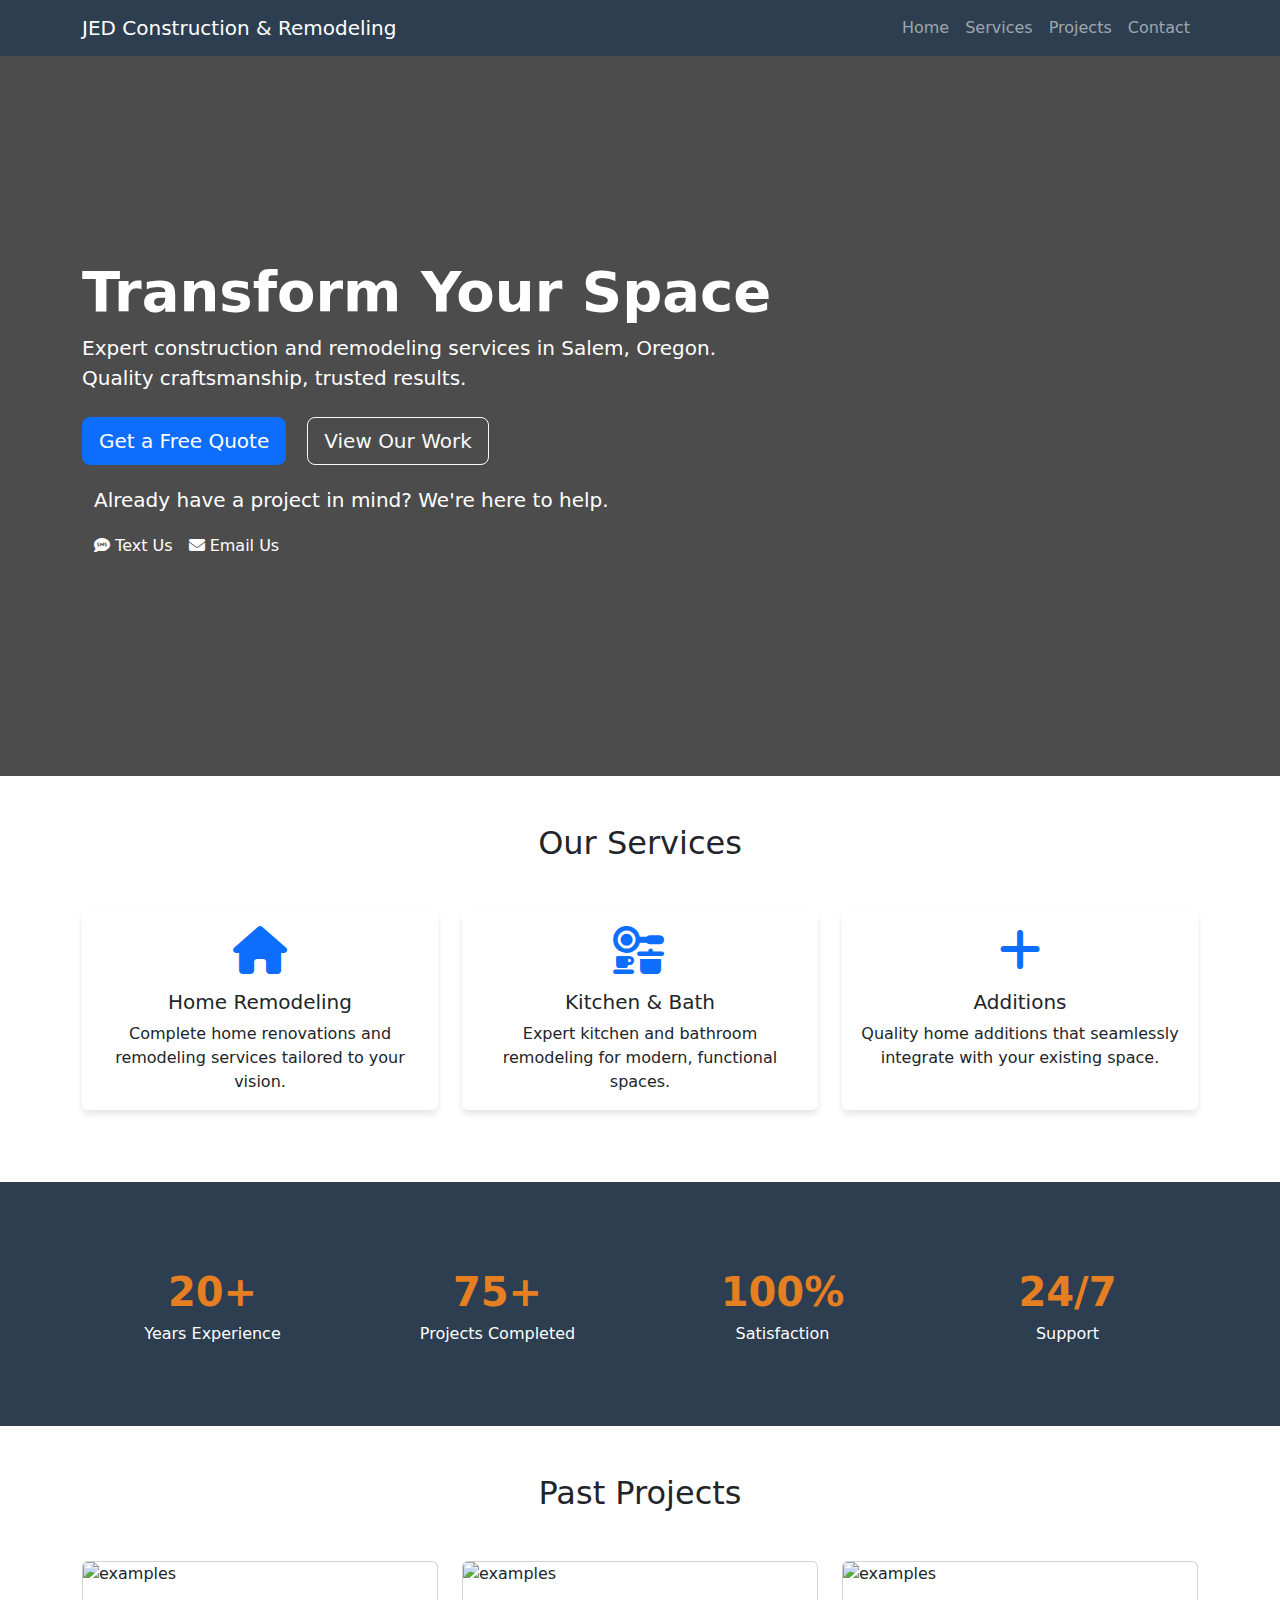
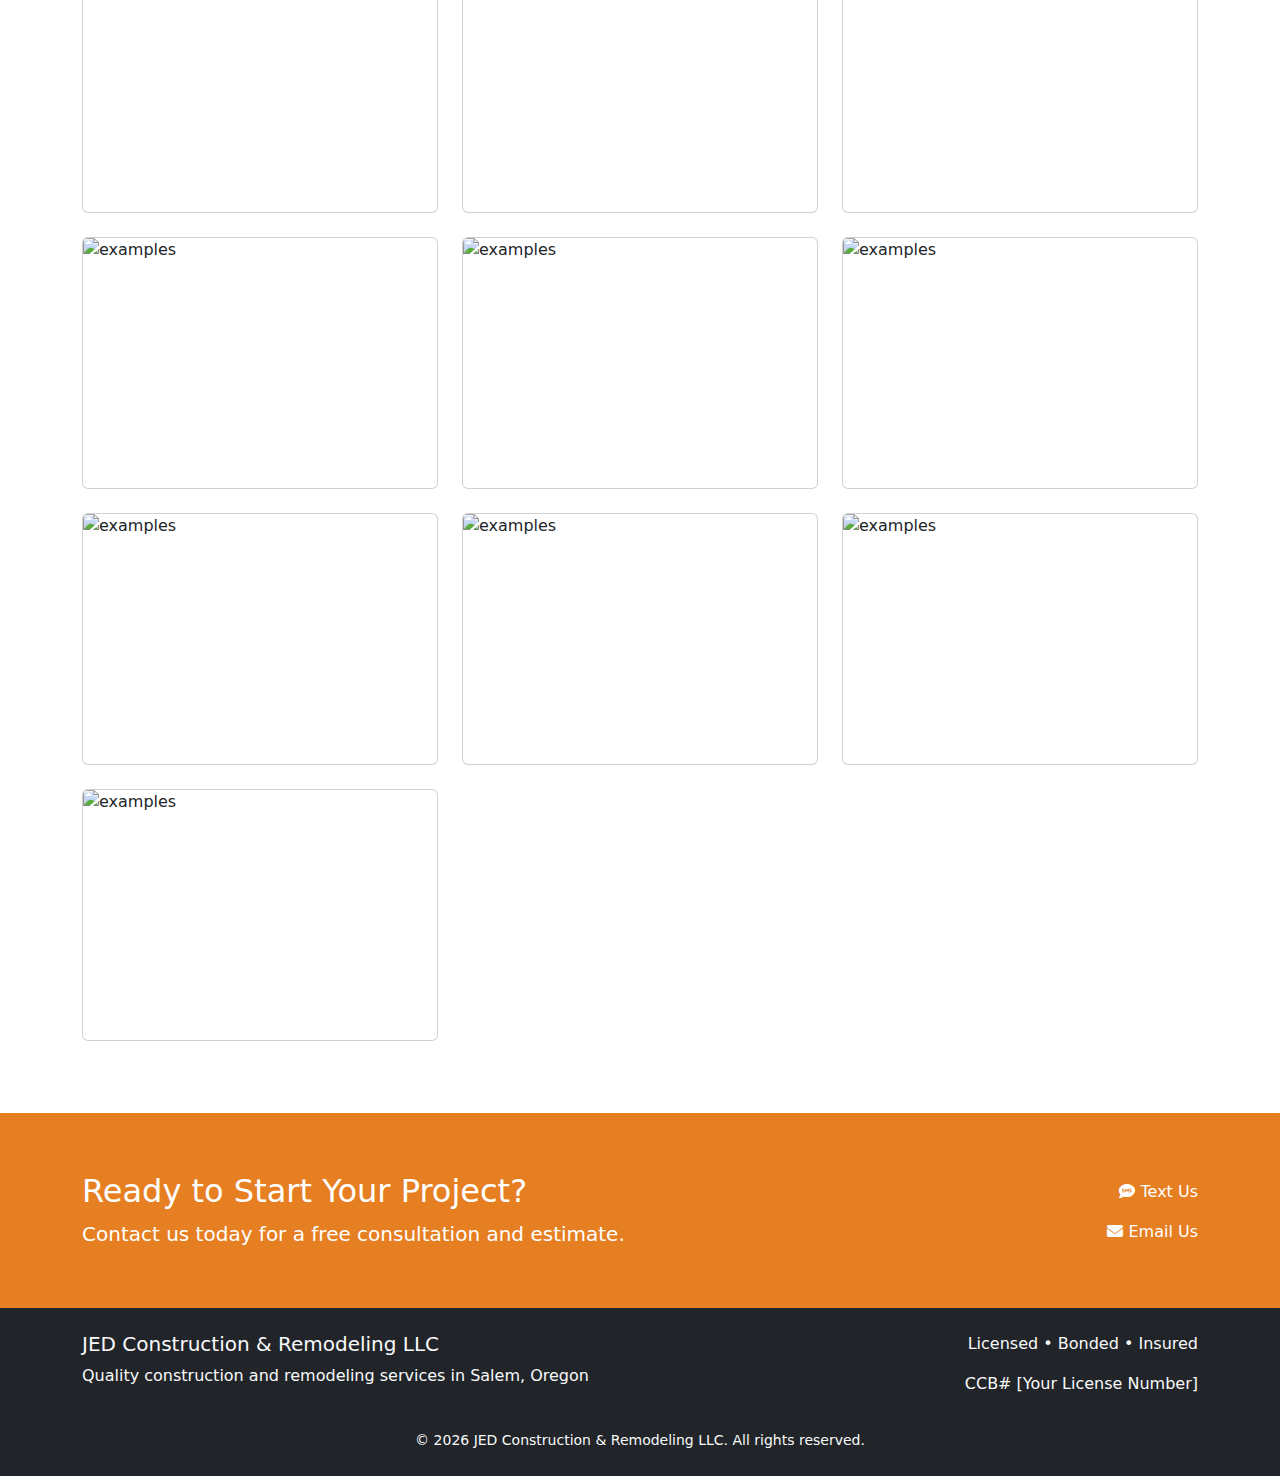
==== index.html @ c00f7170 "a4" ====
<!DOCTYPE html> <!DOCTYPE html>
<html lang="en">
    <head>
        <meta charset="UTF-8" />
        <meta name="viewport" content="width=device-width, initial-scale=1.0" />
        <title>Home - JED Construction & Remodeling LLC</title>
        <link href="https://cdn.jsdelivr.net/npm/bootstrap@5.3.2/dist/css/bootstrap.min.css" rel="stylesheet" />
        <link rel="stylesheet" href="https://cdnjs.cloudflare.com/ajax/libs/font-awesome/6.4.0/css/all.min.css" />
        <link rel="stylesheet" href="./style/style.css" />
        <link rel="favicon" type="image/x-icon" href="/favicon.ico" />
        <link rel="apple-touch-icon" sizes="180x180" href="/apple-touch-icon.png" />
        <link rel="icon" type="image/png" sizes="32x32" href="/favicon-32x32.png" />
        <link rel="icon" type="image/png" sizes="16x16" href="/favicon-16x16.png" />
        <link rel="manifest" href="/site.webmanifest" />
    </head>

    <body>
        <!-- Navigation -->
        <nav class="navbar navbar-expand-lg navbar-dark fixed-top">
            <div class="container">
                <a class="navbar-brand" href="/">JED Construction & Remodeling</a>
                <button class="navbar-toggler" type="button" data-bs-toggle="collapse" data-bs-target="#navbarNav" aria-controls="navbarNav" aria-expanded="false" aria-label="Toggle navigation">
                    <span class="navbar-toggler-icon"></span>
                </button>
                <div class="collapse navbar-collapse" id="navbarNav">
                    <ul class="navbar-nav ms-auto">
                        <li class="nav-item"><a class="nav-link" href="#home">Home</a></li>
                        <li class="nav-item"><a class="nav-link" href="#services">Services</a></li>
                        <li class="nav-item"><a class="nav-link" href="#projects">Projects</a></li>
                        <li class="nav-item"><a class="nav-link" href="#contact">Contact</a></li>
                    </ul>
                </div>
            </div>
        </nav>

        <!-- Hero Section -->
        <section class="hero-section" id="home">
            <div class="container">
                <div class="row">
                    <div class="col-lg-8">
                        <h1 class="display-4 fw-bold">Transform Your Space</h1>
                        <p class="lead">
                            Expert construction and remodeling services in Salem, Oregon.<br />
                            Quality craftsmanship, trusted results.
                        </p>
                        <div class="mt-4">
                            <a href="#contact" class="btn btn-primary btn-lg me-3">Get a Free Quote</a>
                            <a href="#projects" class="btn btn-outline-light btn-lg">View Our Work</a>
                        </div>
                        <div class="container">
                            <div class="row align-items-center more-padding">
                                <p class="lead mb-0">Already have a project in mind? We're here to help.</p>
                            </div>
                            <div class="col-lg-4 text-lg-start more-padding spaced">
                                <p class="spaced">
                                    <a href="sms:+15035084138" class="contact-link"> <i class="fa-solid fa-comment-sms"></i> Text Us </a>

                                    <a href="mailto:jennifer@jedconstruction.net" class="contact-link"> <i class="fas fa-envelope"></i> Email Us </a>
                                </p>
                            </div>
                        </div>
                    </div>
                </div>
            </div>
        </section>

        <!-- Services Section -->
        <section class="py-5" id="services">
            <div class="container">
                <h2 class="text-center mb-5">Our Services</h2>
                <div class="row">
                    <div class="col-md-4 mb-4">
                        <div class="card service-card h-100">
                            <div class="card-body text-center">
                                <i class="fas fa-home fa-3x mb-3 text-primary"></i>
                                <h5 class="card-title">Home Remodeling</h5>
                                <p class="card-text">Complete home renovations and remodeling services tailored to your vision.</p>
                            </div>
                        </div>
                    </div>

                    <div class="col-md-4 mb-4">
                        <div class="card service-card h-100">
                            <div class="card-body text-center">
                                <i class="fas fa-kitchen-set fa-3x mb-3 text-primary"></i>
                                <h5 class="card-title">Kitchen &amp; Bath</h5>
                                <p class="card-text">Expert kitchen and bathroom remodeling for modern, functional spaces.</p>
                            </div>
                        </div>
                    </div>

                    <div class="col-md-4 mb-4">
                        <div class="card service-card h-100">
                            <div class="card-body text-center">
                                <i class="fas fa-plus fa-3x mb-3 text-primary"></i>
                                <h5 class="card-title">Additions</h5>
                                <p class="card-text">Quality home additions that seamlessly integrate with your existing space.</p>
                            </div>
                        </div>
                    </div>
                </div>
            </div>
        </section>

        <!-- Stats Section -->
        <section class="stats-section">
            <div class="container">
                <div class="row">
                    <div class="col-md-3 stat-item">
                        <div class="stat-number">20+</div>
                        <div>Years Experience</div>
                    </div>

                    <div class="col-md-3 stat-item">
                        <div class="stat-number">75+</div>
                        <div>Projects Completed</div>
                    </div>

                    <div class="col-md-3 stat-item">
                        <div class="stat-number">100%</div>
                        <div>Satisfaction</div>
                    </div>

                    <div class="col-md-3 stat-item">
                        <div class="stat-number">24/7</div>
                        <div>Support</div>
                    </div>
                </div>
            </div>
        </section>

        <!-- Past Projects -->
        <section class="py-5" id="projects">
            <div class="container">
                <h2 class="text-center mb-5">Past Projects</h2>
                <div class="row">
                    <div class="col-md-4 mb-4">
                        <div class="card">
                            <img src="https://i.imgur.com/Gkphr6P.jpeg" class="card-img-top project-img" alt="examples" />
                        </div>
                    </div>

                    <div class="col-md-4 mb-4">
                        <div class="card">
                            <img src="https://i.imgur.com/TN3mqMX.jpeg" class="card-img-top project-img" alt="examples" />
                        </div>
                    </div>

                    <div class="col-md-4 mb-4">
                        <div class="card">
                            <img src="https://i.imgur.com/KscERrI.jpeg" class="card-img-top project-img" alt="examples" />
                        </div>
                    </div>

                    <div class="col-md-4 mb-4">
                        <div class="card">
                            <img src="https://i.imgur.com/MwDNKOC.jpeg" class="card-img-top project-img" alt="examples" />
                        </div>
                    </div>

                    <div class="col-md-4 mb-4">
                        <div class="card">
                            <img src="https://i.imgur.com/RvLOLVk.jpeg" class="card-img-top project-img" alt="examples" />
                        </div>
                    </div>

                    <div class="col-md-4 mb-4">
                        <div class="card">
                            <img src="https://i.imgur.com/nyVcr2r.jpeg" class="card-img-top project-img" alt="examples" />
                        </div>
                    </div>

                    <div class="col-md-4 mb-4">
                        <div class="card">
                            <img src="https://i.imgur.com/iinxgl5.jpeg" class="card-img-top project-img" alt="examples" />
                        </div>
                    </div>

                    <div class="col-md-4 mb-4">
                        <div class="card">
                            <img src="https://i.imgur.com/4x8nEzb.jpeg" class="card-img-top project-img" alt="examples" />
                        </div>
                    </div>

                    <div class="col-md-4 mb-4">
                        <div class="card">
                            <img src="https://i.imgur.com/BZXJ2SM.jpeg" class="card-img-top project-img" alt="examples" />
                        </div>
                    </div>

                    <div class="col-md-4 mb-4">
                        <div class="card">
                            <img src="https://i.imgur.com/Y89zFQN.jpeg" class="card-img-top project-img" alt="examples" />
                        </div>
                    </div>
                </div>
            </div>
        </section>

        <!-- Contact Section -->
        <section class="cta-section py-5" id="contact">
            <div class="container">
                <div class="row align-items-center">
                    <div class="col-lg-8">
                        <h2>Ready to Start Your Project?</h2>
                        <p class="lead mb-0">Contact us today for a free consultation and estimate.</p>
                    </div>
                    <div class="col-lg-4 text-lg-end more-padding">
                        <p>
                            <a href="sms:+15035084138" class="contact-link"> <i class="fa-solid fa-comment-sms"></i> Text Us </a>
                        </p>
                        <p>
                            <a href="mailto:jennifer@jedconstruction.net" class="contact-link"> <i class="fas fa-envelope"></i> Email Us </a>
                        </p>
                    </div>
                </div>
            </div>
        </section>

        <!-- Footer -->
        <footer class="bg-dark text-light py-4">
            <div class="container">
                <div class="row">
                    <div class="col-md-6">
                        <h5>JED Construction & Remodeling LLC</h5>
                        <p>Quality construction and remodeling services in Salem, Oregon</p>
                    </div>
                    <div class="col-md-6 text-md-end">
                        <p>Licensed • Bonded • Insured</p>
                        <p>CCB# [Your License Number]</p>
                    </div>
                </div>
                <div class="row mt-3">
                    <div class="col-12 text-center">
                        <small>
                            &copy;
                            <script>
                                document.write(new Date().getFullYear());
                            </script>
                            JED Construction & Remodeling LLC. All rights reserved.
                        </small>
                    </div>
                </div>
            </div>
        </footer>

        <script src="https://cdn.jsdelivr.net/npm/bootstrap@5.3.2/dist/js/bootstrap.bundle.min.js"></script>
    </body>
</html>
---- style/style.css ----
/* static/css/style.css */

:root {
    --primary-color: #2c3e50;
    --accent-color: #e67e22;
}

.hero-section {
    background: linear-gradient(rgba(0, 0, 0, 0.7), rgba(0, 0, 0, 0.7)), url('https://i.imgur.com/RvLOLVk.jpeg') center/cover;
    height: 80vh;
    display: flex;
    align-items: center;
    color: white;
    margin-top: 56px;
    /* Account for fixed navbar */
}

.navbar {
    background-color: var(--primary-color) !important;
}

.service-card {
    border: none;
    transition: transform 0.3s ease;
    box-shadow: 0 4px 6px rgba(0, 0, 0, 0.1);
}

.service-card:hover {
    transform: translateY(-10px);
}

.cta-section {
    background-color: var(--accent-color);
    color: white;
}

.contact-link {
    color: white;
    text-decoration: none;
    transition: color 0.3s ease;
}

.contact-link:hover {
    color: #f1c40f;
}

.project-img {
    height: 250px;
    object-fit: cover;
}

.testimonial-card {
    background: #f8f9fa;
    border-radius: 10px;
    padding: 20px;
    margin: 10px;
}

.stats-section {
    background-color: var(--primary-color);
    color: white;
    padding: 60px 0;
}

.stat-item {
    text-align: center;
    padding: 20px;
}

.stat-number {
    font-size: 2.5rem;
    font-weight: bold;
    color: var(--accent-color);
}

.more-padding {
    padding-top: 1.2rem;
}

.spaced {
    gap: 1rem;
    display: flex;
    align-items: center;
}
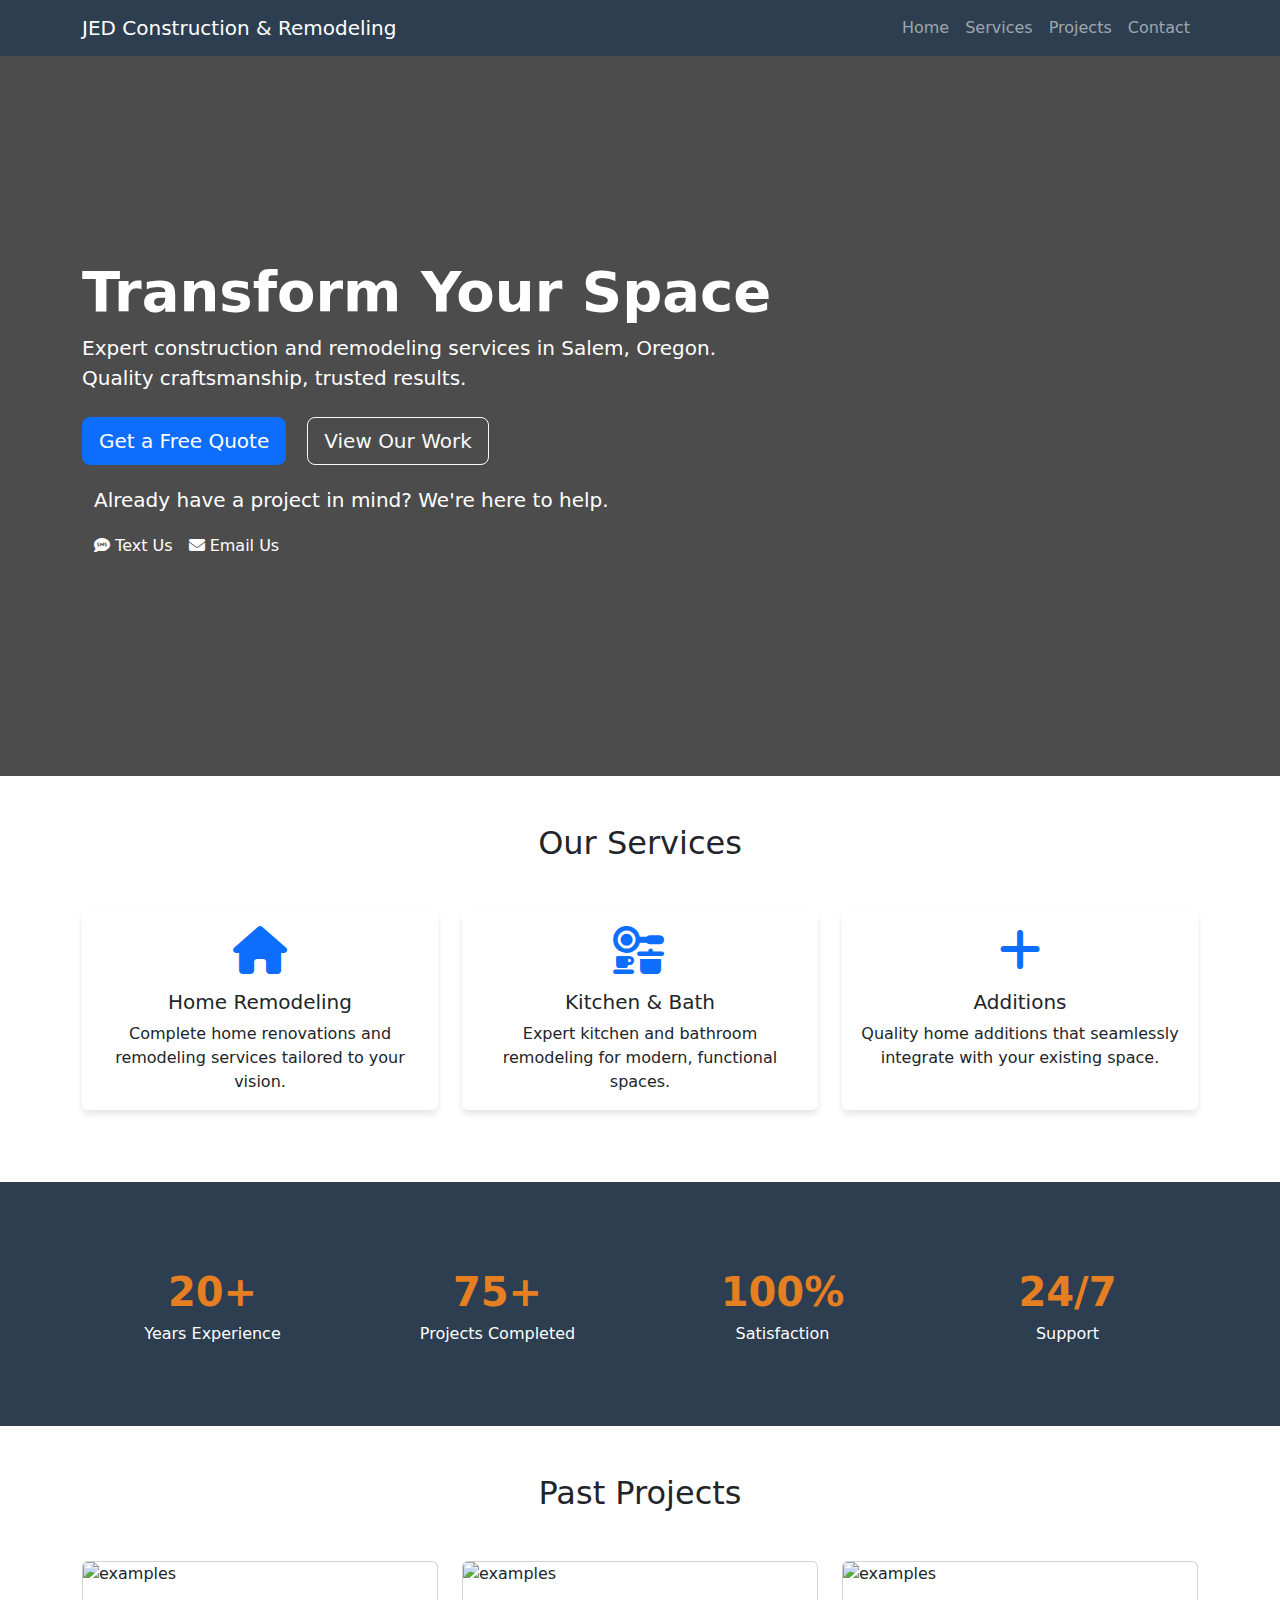
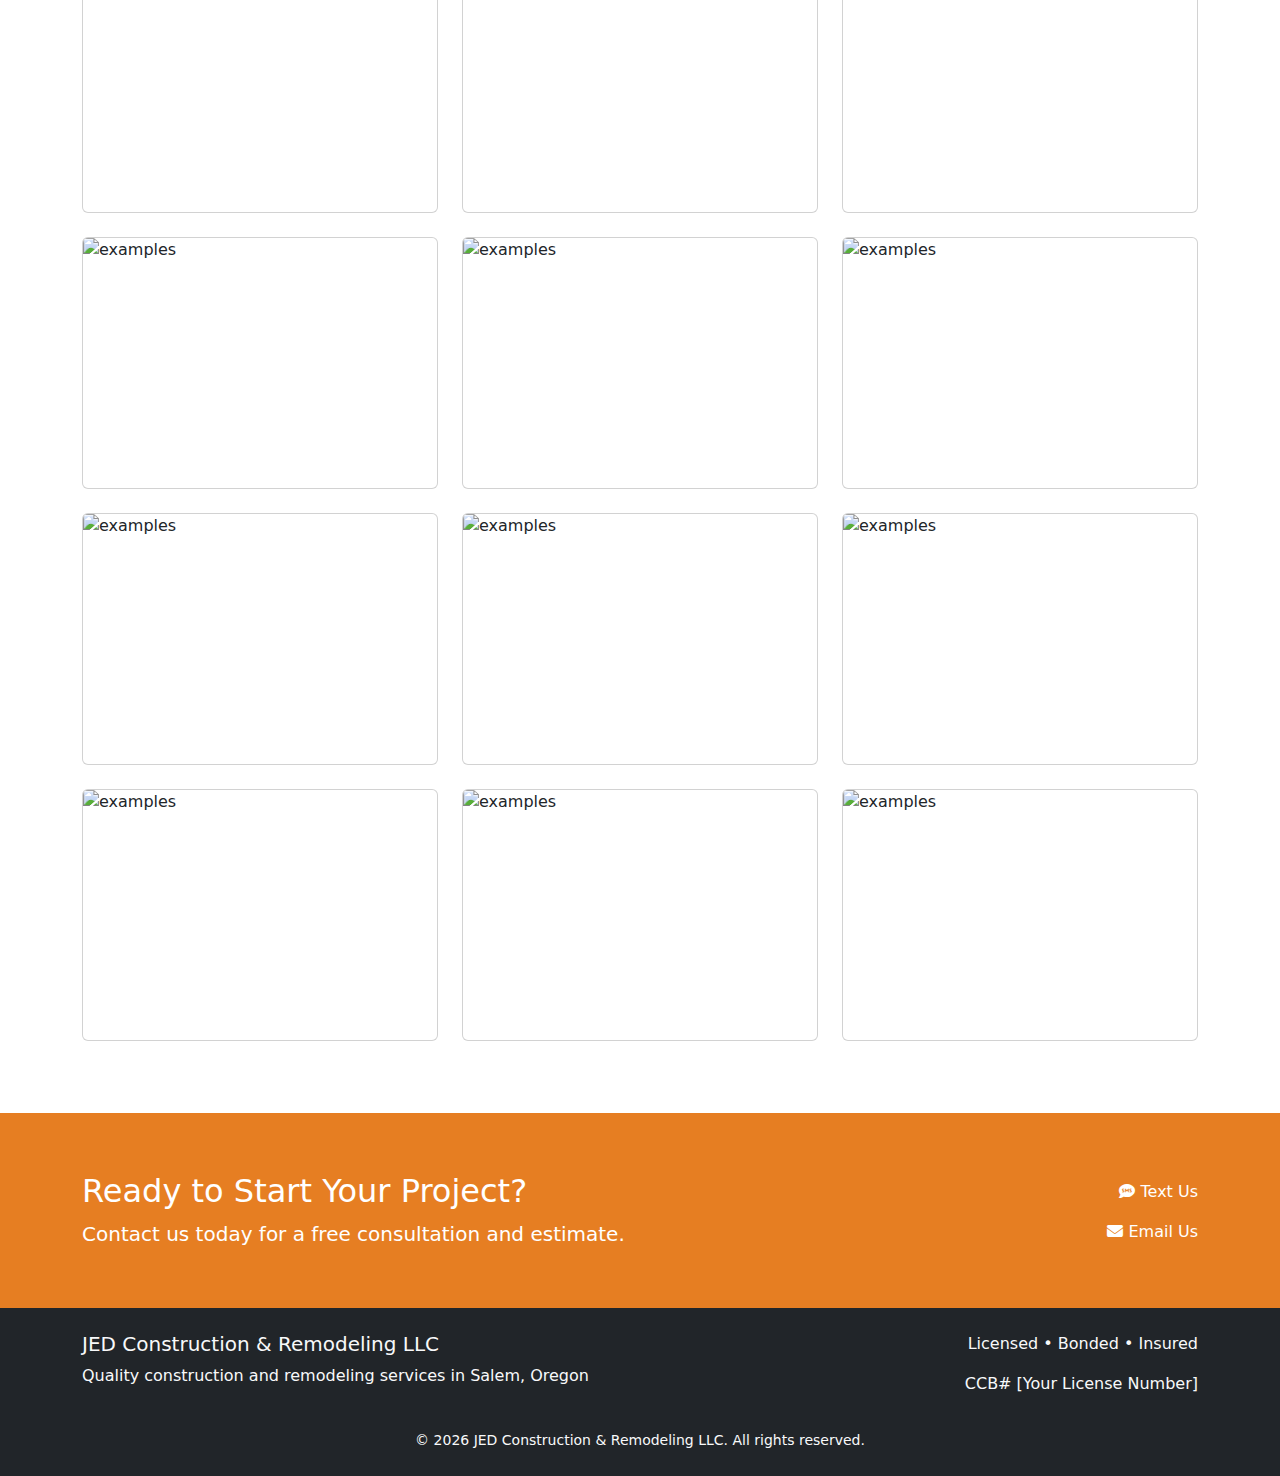
==== commit 85836b5b: "a5" ====
--- a/index.html
+++ b/index.html
@@ -136,61 +136,73 @@
                 <div class="row">
                     <div class="col-md-4 mb-4">
                         <div class="card">
-                            <img src="https://i.imgur.com/Gkphr6P.jpeg" class="card-img-top project-img" alt="examples" />
-                        </div>
-                    </div>
-
-                    <div class="col-md-4 mb-4">
-                        <div class="card">
-                            <img src="https://i.imgur.com/TN3mqMX.jpeg" class="card-img-top project-img" alt="examples" />
-                        </div>
-                    </div>
-
-                    <div class="col-md-4 mb-4">
-                        <div class="card">
-                            <img src="https://i.imgur.com/KscERrI.jpeg" class="card-img-top project-img" alt="examples" />
-                        </div>
-                    </div>
-
-                    <div class="col-md-4 mb-4">
-                        <div class="card">
-                            <img src="https://i.imgur.com/MwDNKOC.jpeg" class="card-img-top project-img" alt="examples" />
-                        </div>
-                    </div>
-
-                    <div class="col-md-4 mb-4">
-                        <div class="card">
-                            <img src="https://i.imgur.com/RvLOLVk.jpeg" class="card-img-top project-img" alt="examples" />
-                        </div>
-                    </div>
-
-                    <div class="col-md-4 mb-4">
-                        <div class="card">
-                            <img src="https://i.imgur.com/nyVcr2r.jpeg" class="card-img-top project-img" alt="examples" />
-                        </div>
-                    </div>
-
-                    <div class="col-md-4 mb-4">
-                        <div class="card">
-                            <img src="https://i.imgur.com/iinxgl5.jpeg" class="card-img-top project-img" alt="examples" />
-                        </div>
-                    </div>
-
-                    <div class="col-md-4 mb-4">
-                        <div class="card">
-                            <img src="https://i.imgur.com/4x8nEzb.jpeg" class="card-img-top project-img" alt="examples" />
-                        </div>
-                    </div>
-
-                    <div class="col-md-4 mb-4">
-                        <div class="card">
-                            <img src="https://i.imgur.com/BZXJ2SM.jpeg" class="card-img-top project-img" alt="examples" />
-                        </div>
-                    </div>
-
-                    <div class="col-md-4 mb-4">
-                        <div class="card">
-                            <img src="https://i.imgur.com/Y89zFQN.jpeg" class="card-img-top project-img" alt="examples" />
+                            <img src="https://raw.githubusercontent.com/SteakTheStake/jedconstruction/refs/heads/main/img/13.jpg" class="card-img-top project-img" alt="examples" />
+                        </div>
+                    </div>
+
+                    <div class="col-md-4 mb-4">
+                        <div class="card">
+                            <img src="https://raw.githubusercontent.com/SteakTheStake/jedconstruction/refs/heads/main/img/12.jpg" class="card-img-top project-img" alt="examples" />
+                        </div>
+                    </div>
+
+                    <div class="col-md-4 mb-4">
+                        <div class="card">
+                            <img src="https://raw.githubusercontent.com/SteakTheStake/jedconstruction/refs/heads/main/img/2.jpg" class="card-img-top project-img" alt="examples" />
+                        </div>
+                    </div>
+
+                    <div class="col-md-4 mb-4">
+                        <div class="card">
+                            <img src="https://raw.githubusercontent.com/SteakTheStake/jedconstruction/refs/heads/main/img/3.jpg" class="card-img-top project-img" alt="examples" />
+                        </div>
+                    </div>
+
+                    <div class="col-md-4 mb-4">
+                        <div class="card">
+                            <img src="https://raw.githubusercontent.com/SteakTheStake/jedconstruction/refs/heads/main/img/4.jpg" class="card-img-top project-img" alt="examples" />
+                        </div>
+                    </div>
+
+                    <div class="col-md-4 mb-4">
+                        <div class="card">
+                            <img src="https://raw.githubusercontent.com/SteakTheStake/jedconstruction/refs/heads/main/img/5.jpg" class="card-img-top project-img" alt="examples" />
+                        </div>
+                    </div>
+
+                    <div class="col-md-4 mb-4">
+                        <div class="card">
+                            <img src="https://raw.githubusercontent.com/SteakTheStake/jedconstruction/refs/heads/main/img/6.jpg" class="card-img-top project-img" alt="examples" />
+                        </div>
+                    </div>
+
+                    <div class="col-md-4 mb-4">
+                        <div class="card">
+                            <img src="https://raw.githubusercontent.com/SteakTheStake/jedconstruction/refs/heads/main/img/7.jpg" class="card-img-top project-img" alt="examples" />
+                        </div>
+                    </div>
+
+                    <div class="col-md-4 mb-4">
+                        <div class="card">
+                            <img src="https://raw.githubusercontent.com/SteakTheStake/jedconstruction/refs/heads/main/img/8.jpg" class="card-img-top project-img" alt="examples" />
+                        </div>
+                    </div>
+
+                    <div class="col-md-4 mb-4">
+                        <div class="card">
+                            <img src="https://raw.githubusercontent.com/SteakTheStake/jedconstruction/refs/heads/main/img/9.jpg" class="card-img-top project-img" alt="examples" />
+                        </div>
+                    </div>
+
+                    <div class="col-md-4 mb-4">
+                        <div class="card">
+                            <img src="https://raw.githubusercontent.com/SteakTheStake/jedconstruction/refs/heads/main/img/10.jpg" class="card-img-top project-img" alt="examples" />
+                        </div>
+                    </div>
+
+                    <div class="col-md-4 mb-4">
+                        <div class="card">
+                            <img src="https://raw.githubusercontent.com/SteakTheStake/jedconstruction/refs/heads/main/img/11.jpg" class="card-img-top project-img" alt="examples" />
                         </div>
                     </div>
                 </div>
--- a/style/style.css
+++ b/style/style.css
@@ -6,7 +6,7 @@
 }
 
 .hero-section {
-    background: linear-gradient(rgba(0, 0, 0, 0.7), rgba(0, 0, 0, 0.7)), url('https://i.imgur.com/RvLOLVk.jpeg') center/cover;
+    background: linear-gradient(rgba(0, 0, 0, 0.7), rgba(0, 0, 0, 0.7)), url('https://raw.githubusercontent.com/SteakTheStake/jedconstruction/refs/heads/main/img/2.jpg') center/cover;
     height: 80vh;
     display: flex;
     align-items: center;
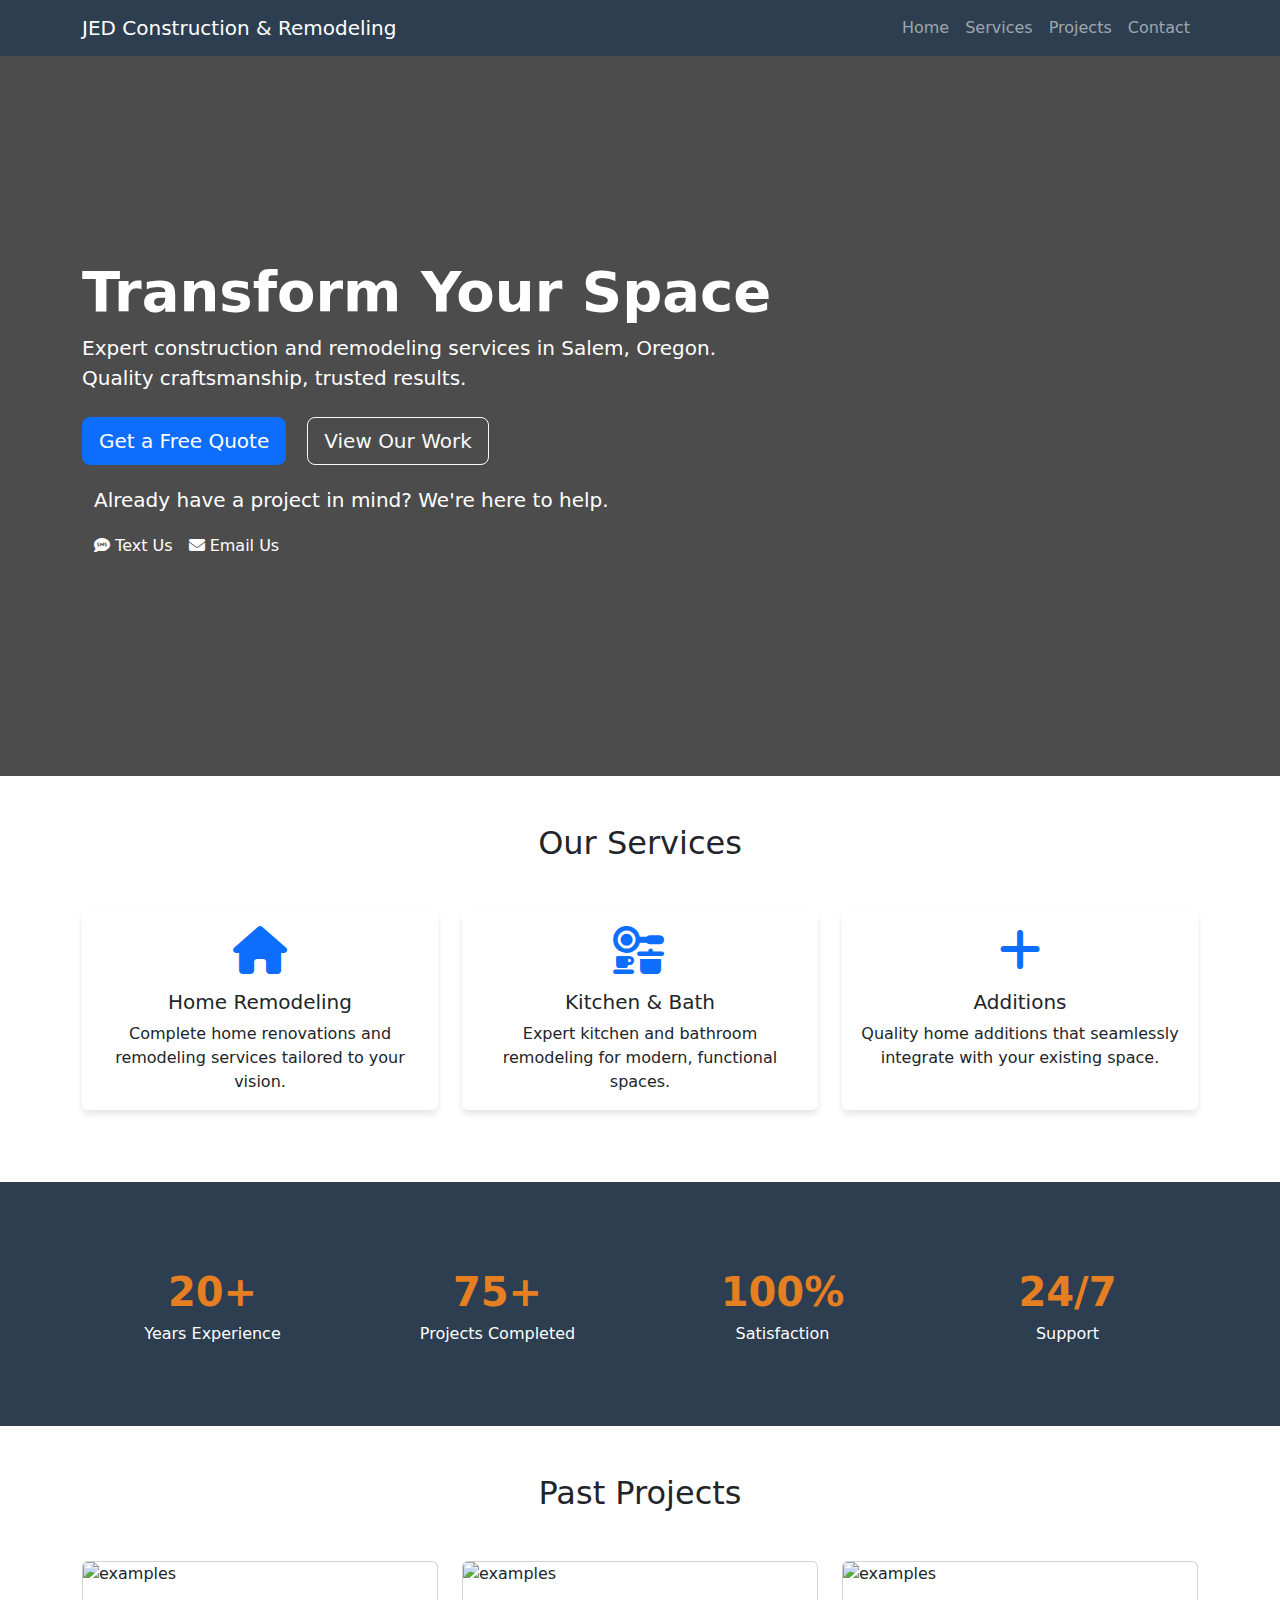
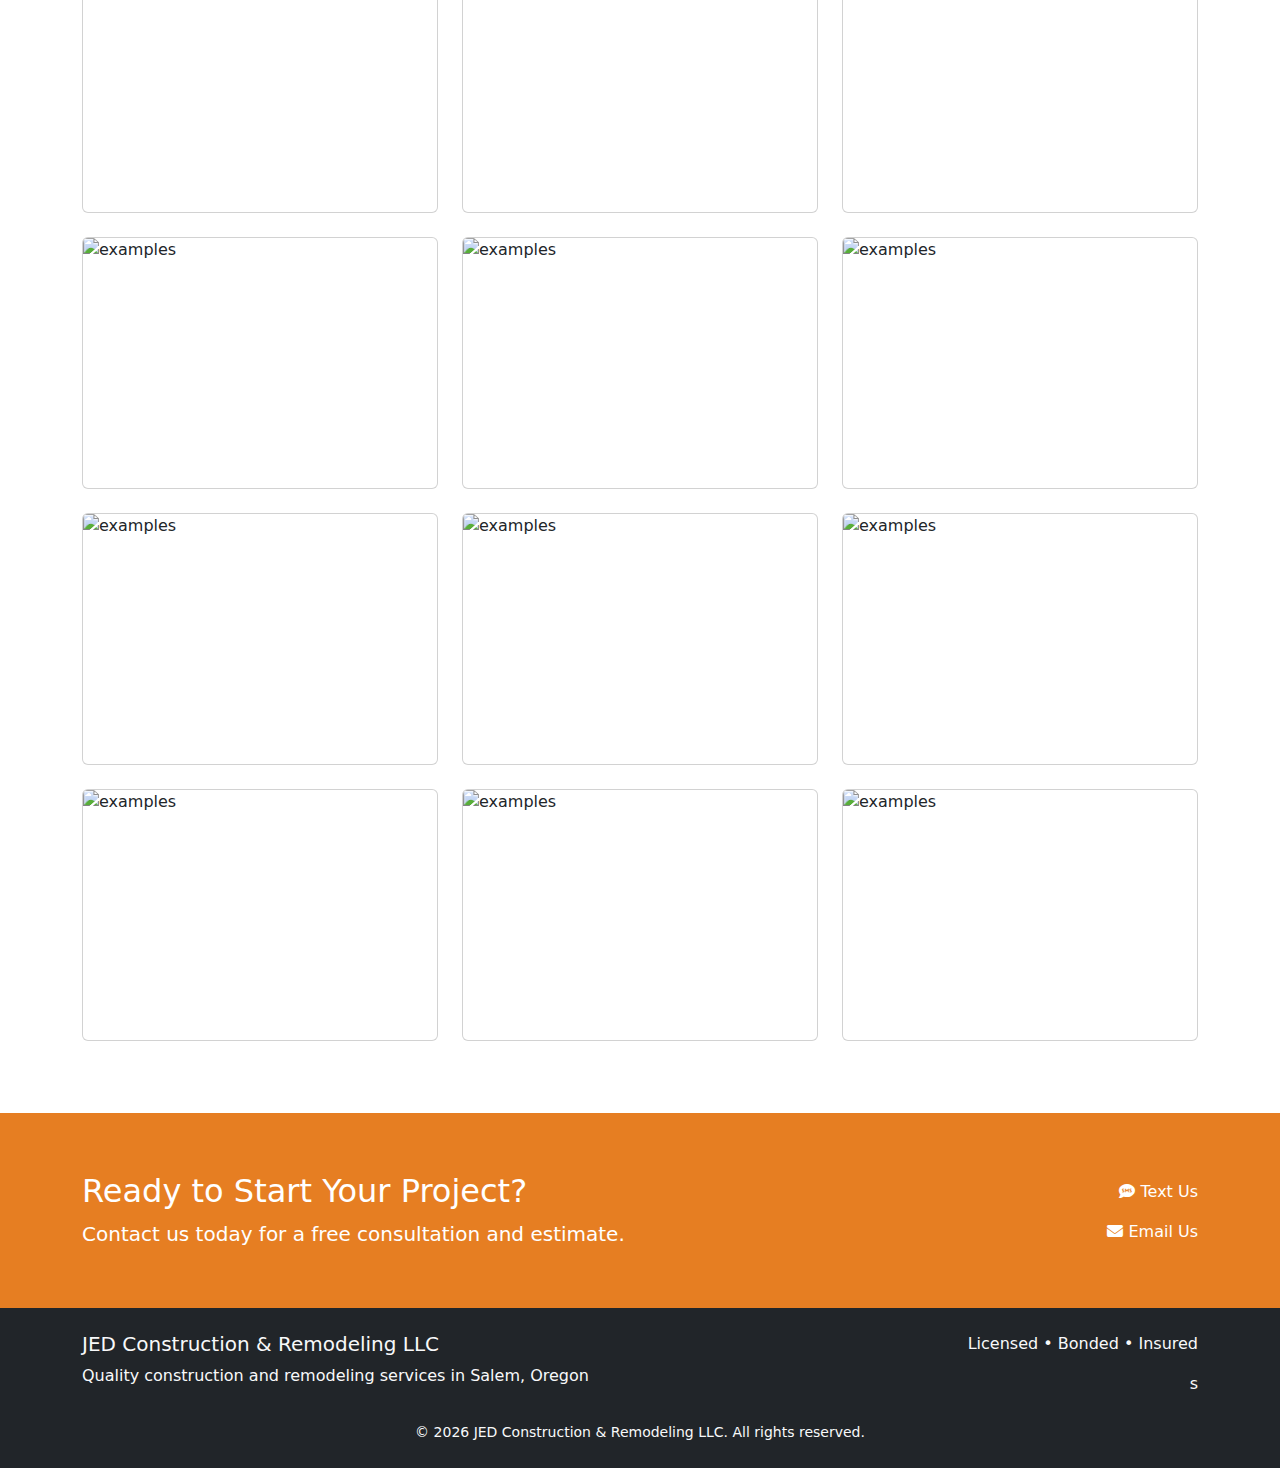
==== commit b49074c5: "Update index.html" ====
--- a/index.html
+++ b/index.html
@@ -238,8 +238,7 @@
                         <p>Quality construction and remodeling services in Salem, Oregon</p>
                     </div>
                     <div class="col-md-6 text-md-end">
-                        <p>Licensed • Bonded • Insured</p>
-                        <p>CCB# [Your License Number]</p>
+                        <p>Licensed • Bonded • Insured</p>s
                     </div>
                 </div>
                 <div class="row mt-3">
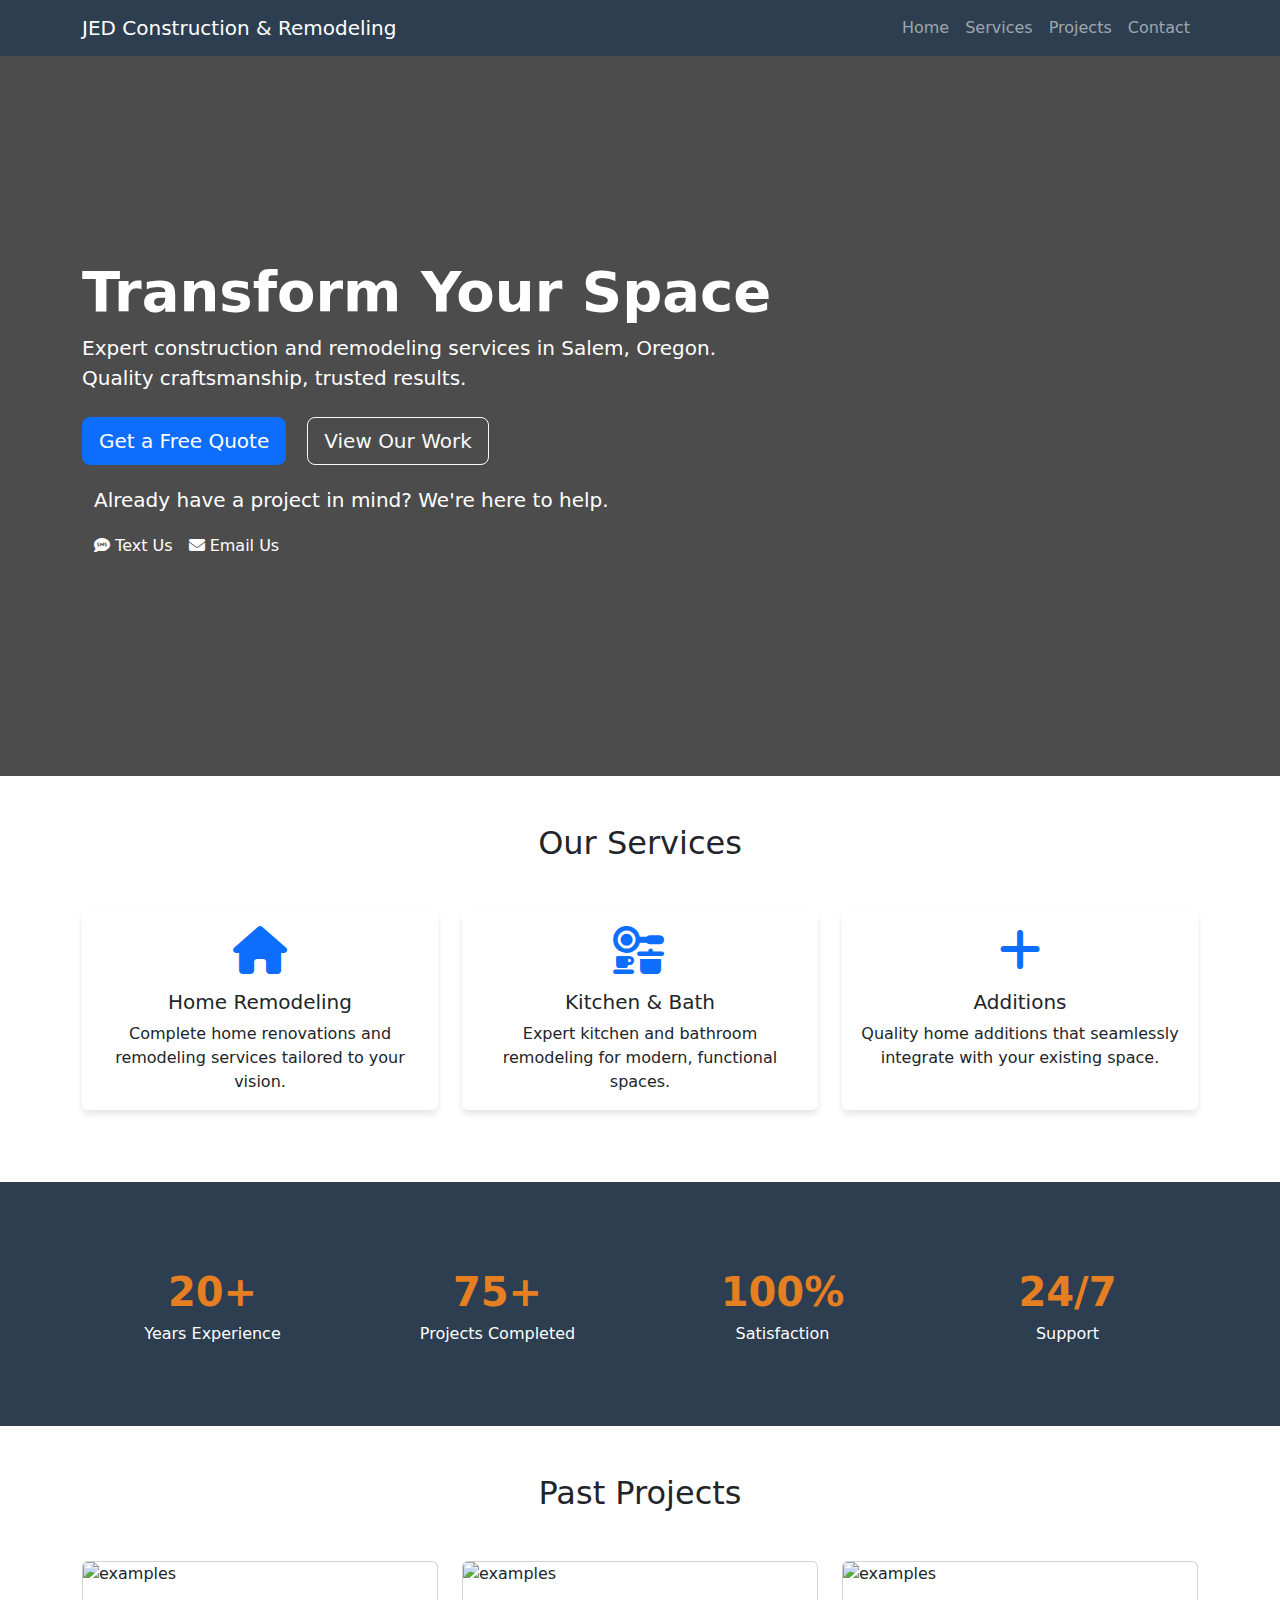
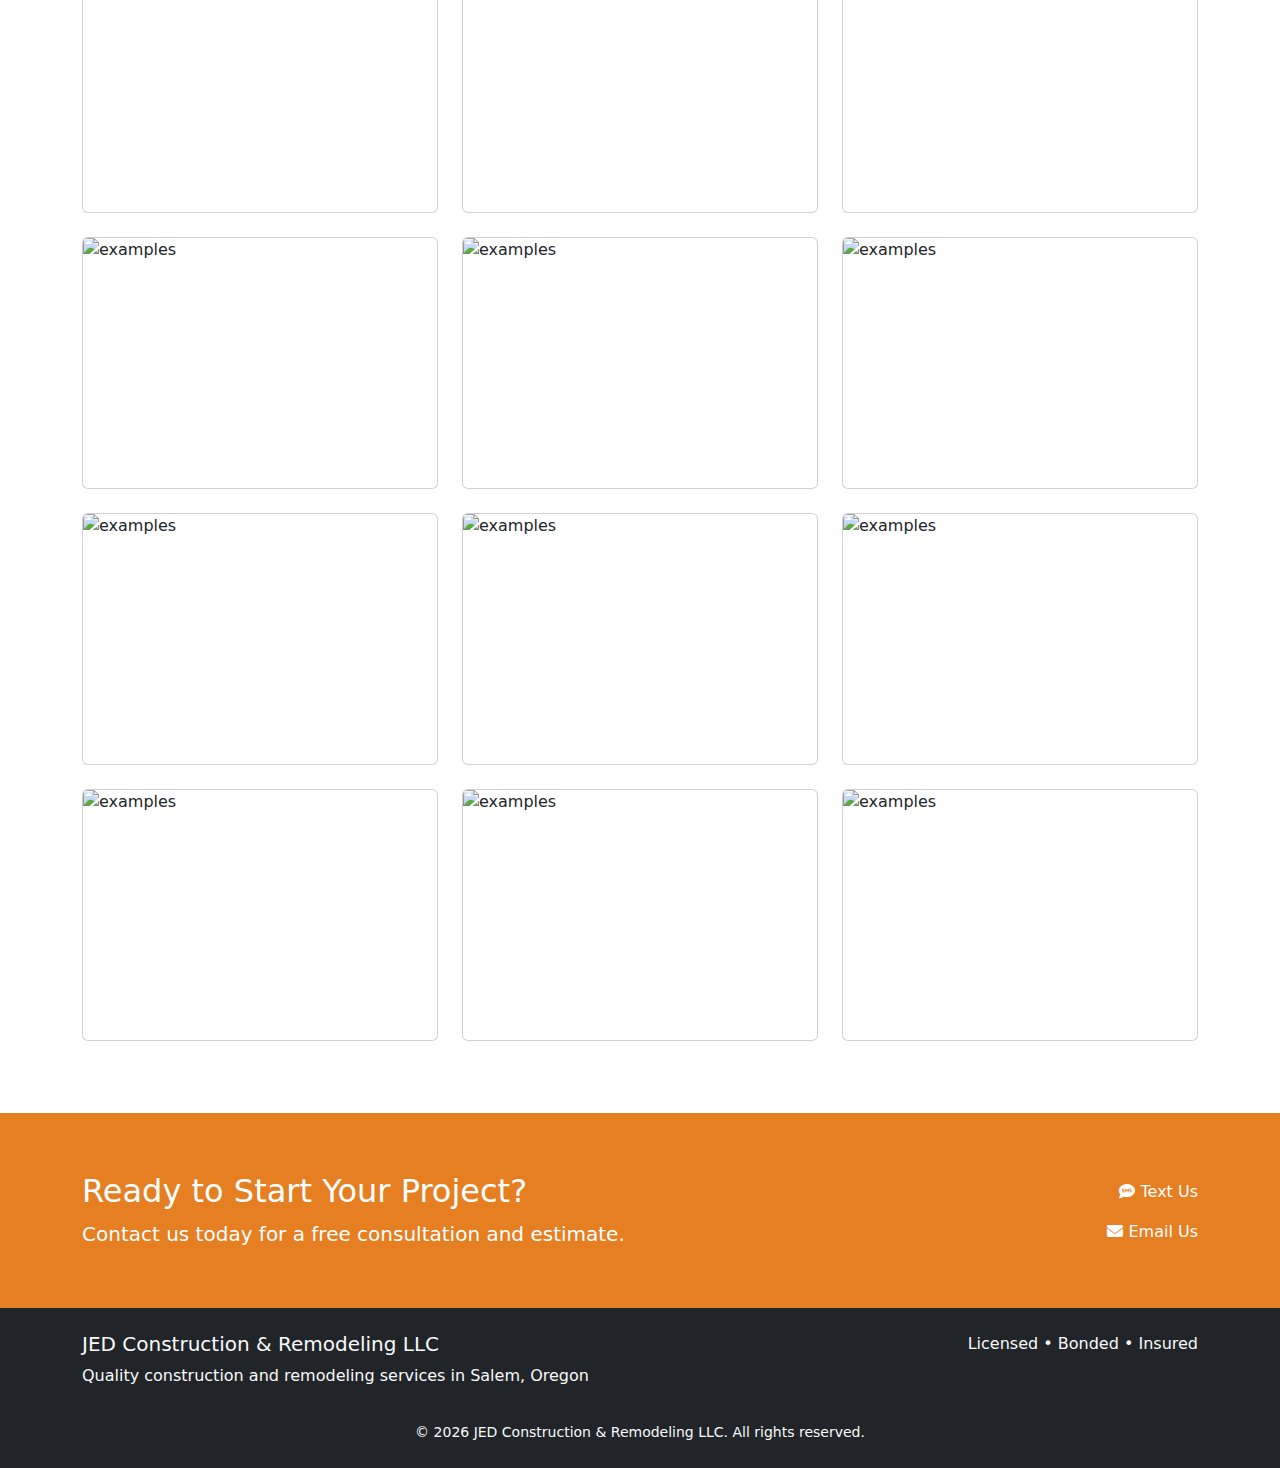
==== commit a2a2107f: "Update index.html" ====
--- a/index.html
+++ b/index.html
@@ -238,7 +238,7 @@
                         <p>Quality construction and remodeling services in Salem, Oregon</p>
                     </div>
                     <div class="col-md-6 text-md-end">
-                        <p>Licensed • Bonded • Insured</p>s
+                        <p>Licensed • Bonded • Insured</p>
                     </div>
                 </div>
                 <div class="row mt-3">
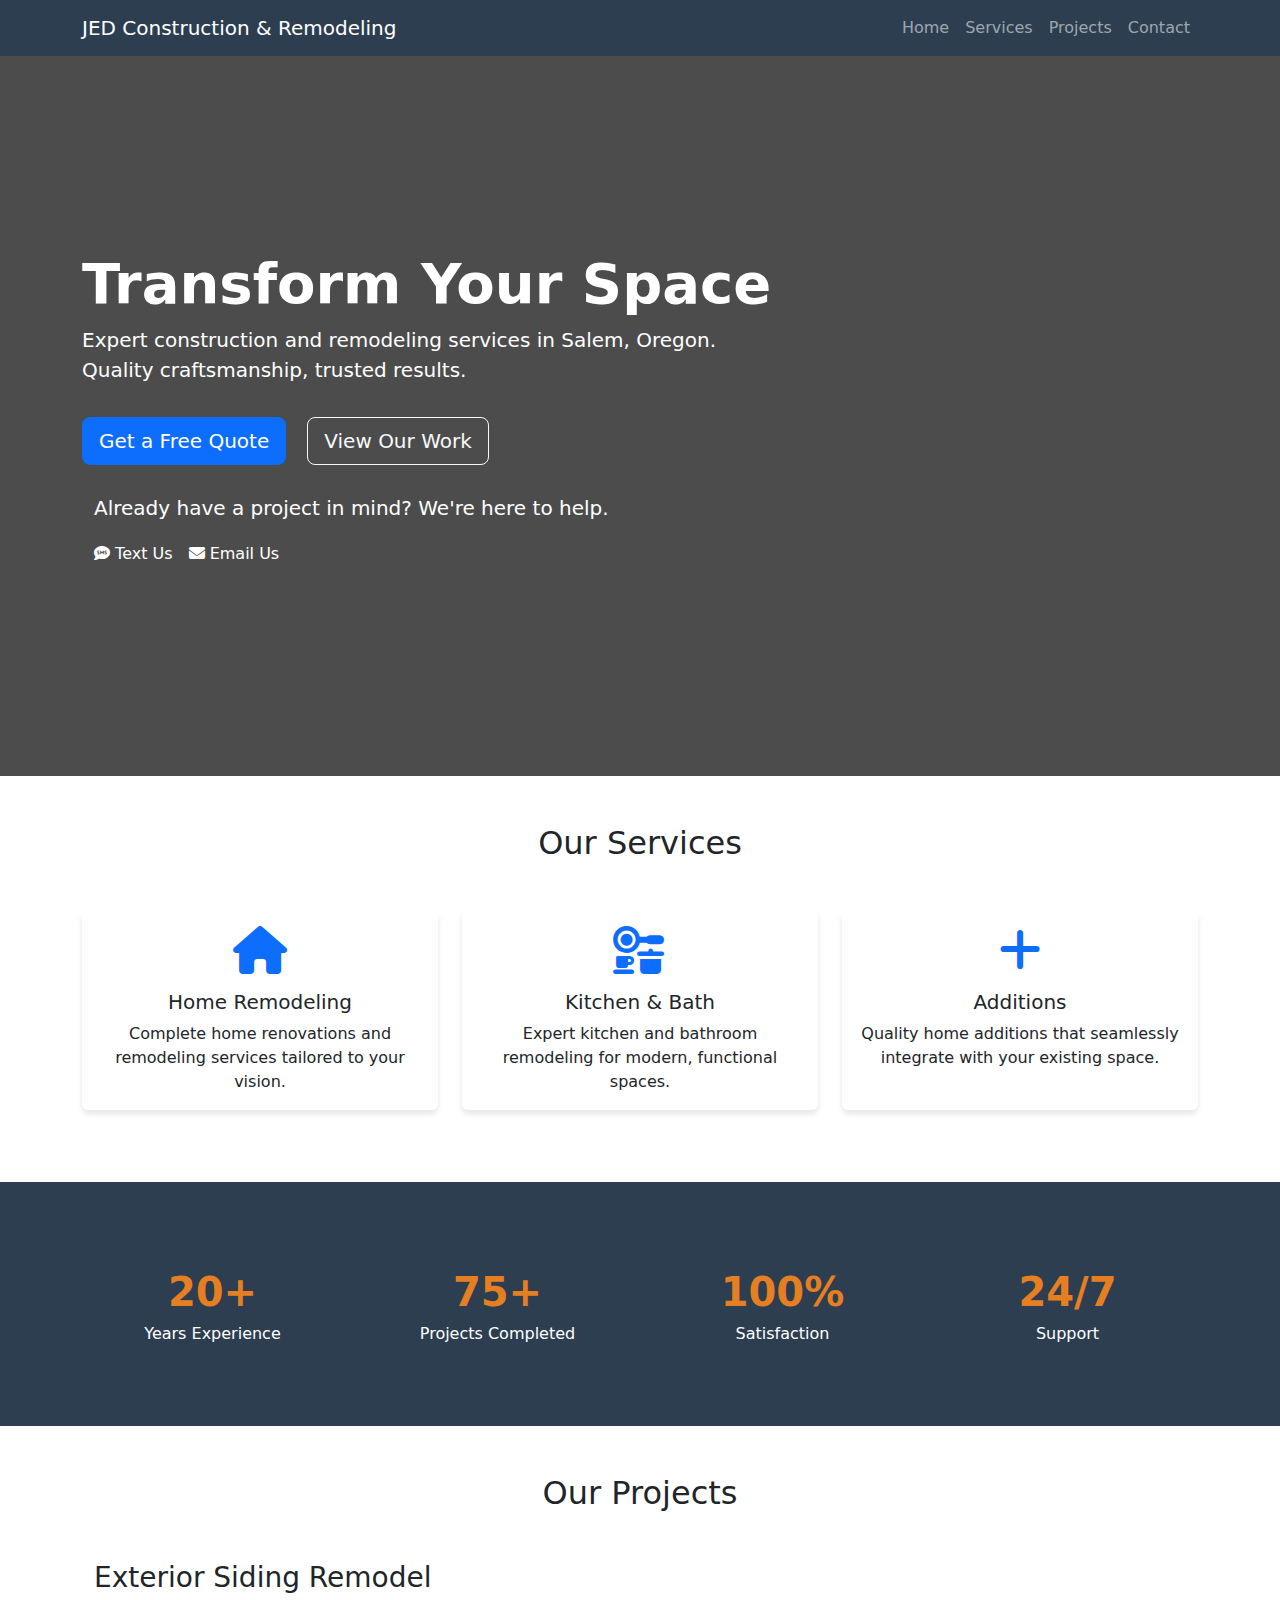
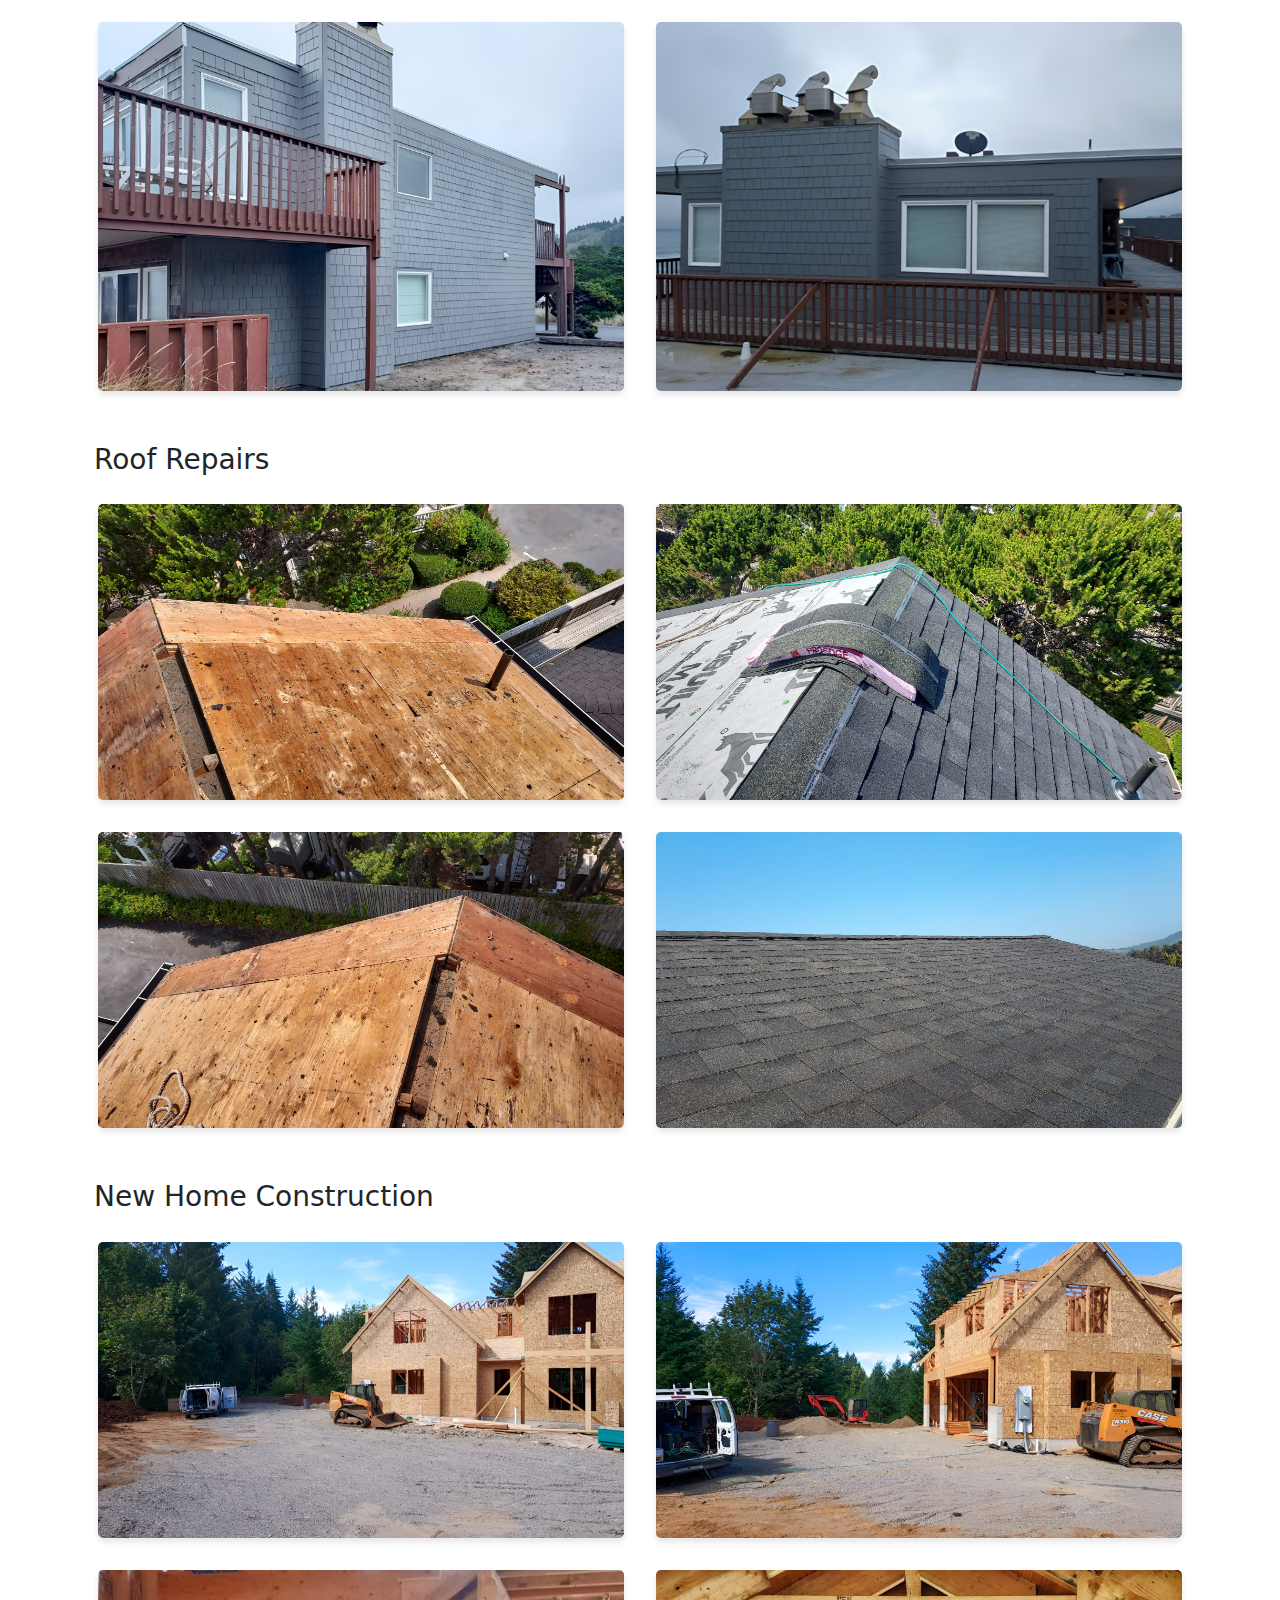
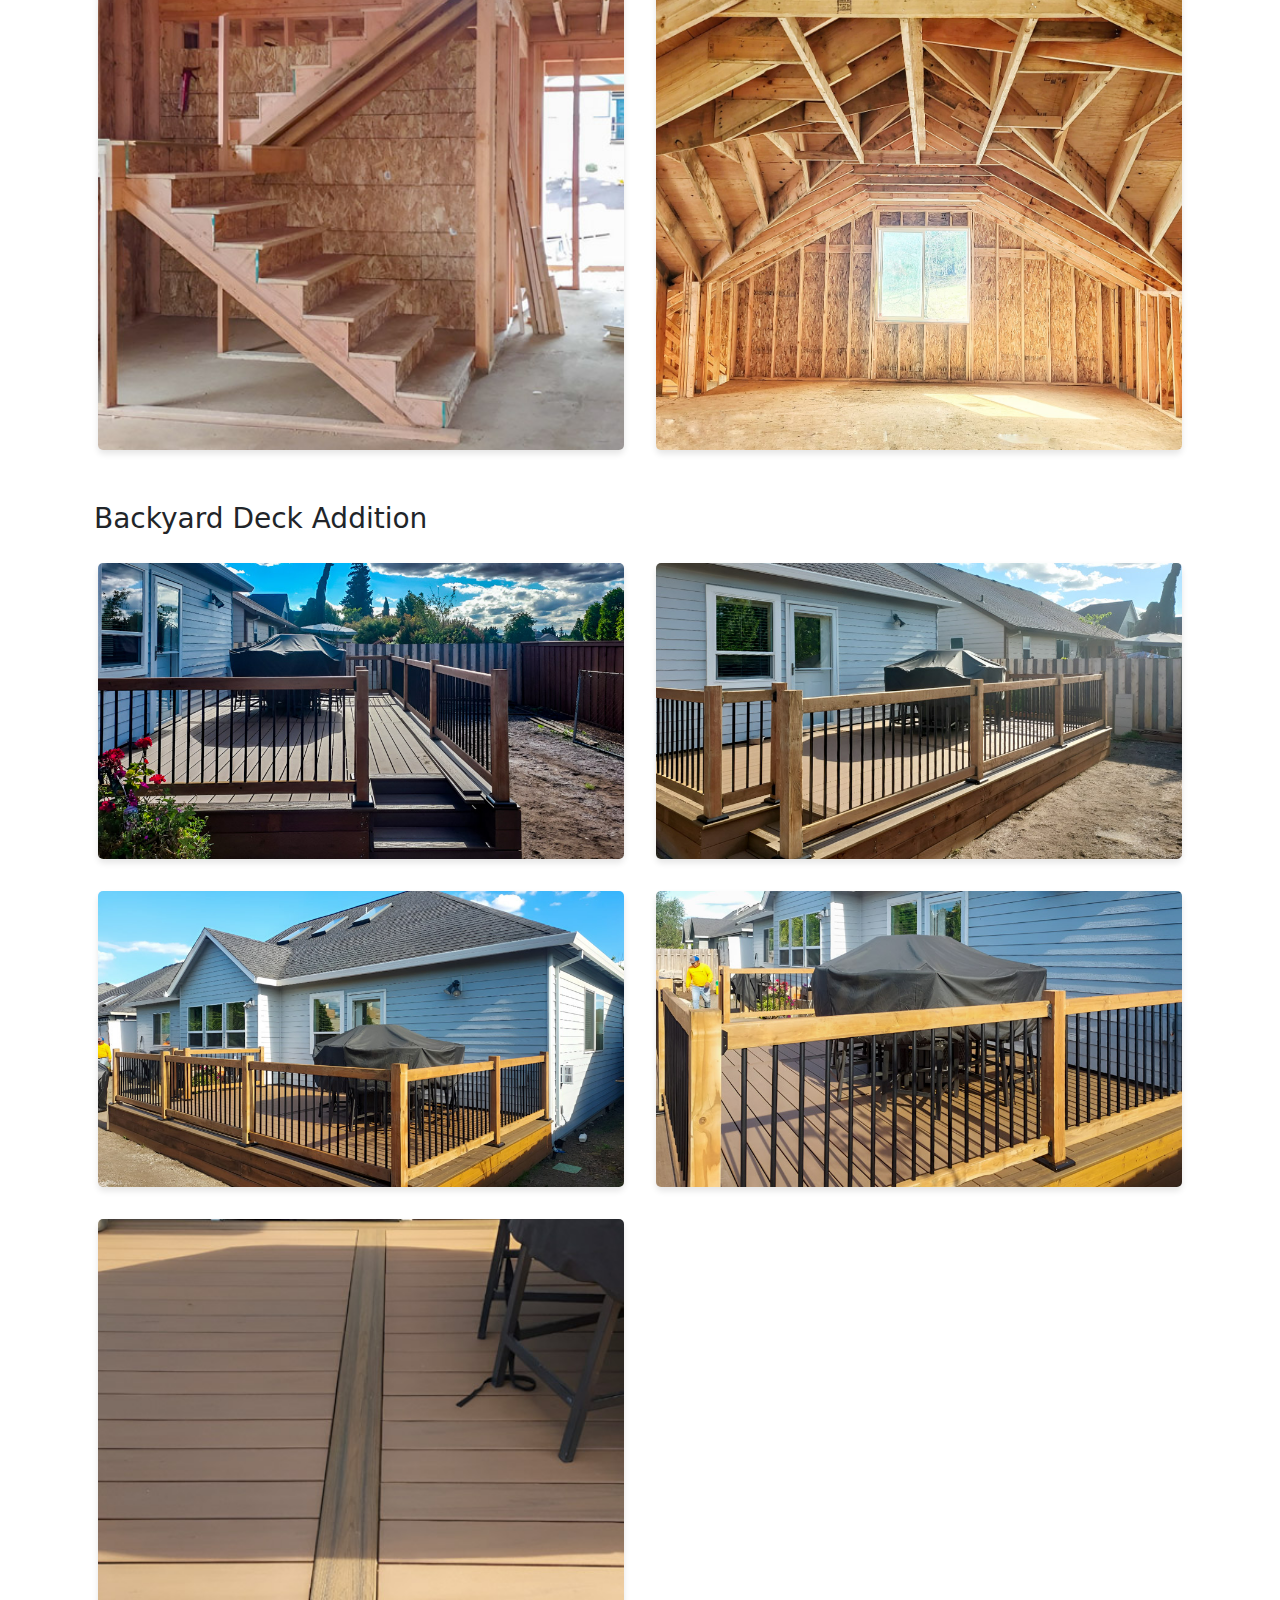
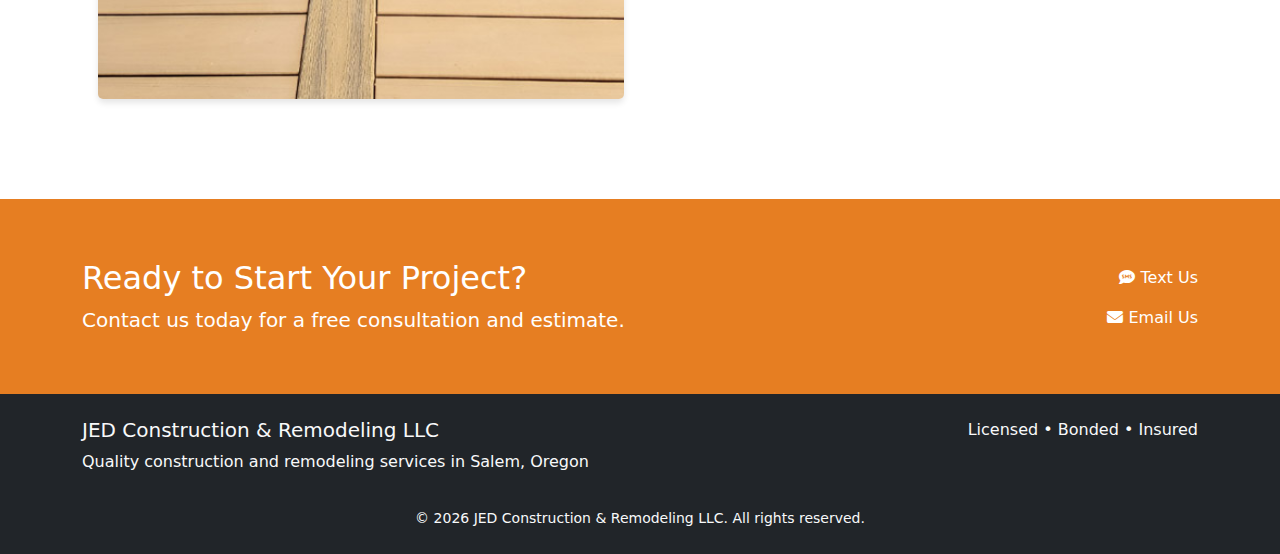
==== commit e35d5b78: "a7 - added new images + better gallery" ====
--- a/index.html
+++ b/index.html
@@ -1,9 +1,10 @@
-<!DOCTYPE html> <!DOCTYPE html>
+<!DOCTYPE html>
 <html lang="en">
     <head>
-        <meta charset="UTF-8" />
+        <meta charSet="utf-8" />
         <meta name="viewport" content="width=device-width, initial-scale=1.0" />
-        <title>Home - JED Construction & Remodeling LLC</title>
+        <title>Home - JED Construction & Remodeling LLC | Salem, OR</title>
+        <meta name="description" content="JED Construction & Remodeling LLC is a full-service construction company specializing in residential and commercial projects. We offer a wide range of services, including design, construction, and renovation.">
         <link href="https://cdn.jsdelivr.net/npm/bootstrap@5.3.2/dist/css/bootstrap.min.css" rel="stylesheet" />
         <link rel="stylesheet" href="https://cdnjs.cloudflare.com/ajax/libs/font-awesome/6.4.0/css/all.min.css" />
         <link rel="stylesheet" href="./style/style.css" />
@@ -12,6 +13,14 @@
         <link rel="icon" type="image/png" sizes="32x32" href="/favicon-32x32.png" />
         <link rel="icon" type="image/png" sizes="16x16" href="/favicon-16x16.png" />
         <link rel="manifest" href="/site.webmanifest" />
+
+        <meta name="robots" content="index, follow">
+
+        <meta property="og:type" content="website" />
+        <meta property="og:url" content="https://jedconstruction.net/" />
+        <meta property="og:title" content="JED Construction & Remodeling LLC" />
+        <meta property="og:image" content="https://raw.githubusercontent.com/SteakTheStake/jedconstruction/refs/heads/main/img/3.jpg" />
+        <meta property="og:description" content="Residential and Commercial Construction Services in Salem, OR" />
     </head>
 
     <body>
@@ -23,12 +32,13 @@
                     <span class="navbar-toggler-icon"></span>
                 </button>
                 <div class="collapse navbar-collapse" id="navbarNav">
-                    <ul class="navbar-nav ms-auto">
+                    <ul class="navbar-nav ms-auto"> 
                         <li class="nav-item"><a class="nav-link" href="#home">Home</a></li>
                         <li class="nav-item"><a class="nav-link" href="#services">Services</a></li>
                         <li class="nav-item"><a class="nav-link" href="#projects">Projects</a></li>
                         <li class="nav-item"><a class="nav-link" href="#contact">Contact</a></li>
                     </ul>
+                    </div>
                 </div>
             </div>
         </nav>
@@ -44,8 +54,8 @@
                             Quality craftsmanship, trusted results.
                         </p>
                         <div class="mt-4">
-                            <a href="#contact" class="btn btn-primary btn-lg me-3">Get a Free Quote</a>
-                            <a href="#projects" class="btn btn-outline-light btn-lg">View Our Work</a>
+                            <a href="#contact" class="margin_button btn btn-primary btn-lg me-3">Get a Free Quote</a>
+                            <a href="#projects" class="margin_button btn btn-outline-light btn-lg">View Our Work</a>
                         </div>
                         <div class="container">
                             <div class="row align-items-center more-padding">
@@ -53,9 +63,21 @@
                             </div>
                             <div class="col-lg-4 text-lg-start more-padding spaced">
                                 <p class="spaced">
-                                    <a href="sms:+15035084138" class="contact-link"> <i class="fa-solid fa-comment-sms"></i> Text Us </a>
-
-                                    <a href="mailto:jennifer@jedconstruction.net" class="contact-link"> <i class="fas fa-envelope"></i> Email Us </a>
+                                    <script>
+                                        function decryptText(encoded) {
+                                            var address = atob(encoded);
+                                            window.location.href = "sms:" + address;
+                                        }
+                                    </script>
+                                    <a href="javascript:decryptText('MTUwMzUwODQxMzg=');" class="contact-link"> <i class="fa-solid fa-comment-sms"></i> Text Us </a>
+
+                                    <script>
+                                        function decryptEmail(encoded) {
+                                            var address = atob(encoded);
+                                            window.location.href = "mailto:" + address;
+                                        }
+                                    </script>
+                                    <a href="javascript:decryptEmail('amVubmlmZXJAamVkY29uc3RydWN0aW9uLm5ldA==');" class="contact-link"> <i class="fas fa-envelope"></i> Email Us </a>
                                 </p>
                             </div>
                         </div>
@@ -129,83 +151,98 @@
             </div>
         </section>
 
-        <!-- Past Projects -->
+        <!-- Projects Section -->
         <section class="py-5" id="projects">
-            <div class="container">
-                <h2 class="text-center mb-5">Past Projects</h2>
-                <div class="row">
-                    <div class="col-md-4 mb-4">
-                        <div class="card">
-                            <img src="https://raw.githubusercontent.com/SteakTheStake/jedconstruction/refs/heads/main/img/13.jpg" class="card-img-top project-img" alt="examples" />
-                        </div>
-                    </div>
-
-                    <div class="col-md-4 mb-4">
-                        <div class="card">
-                            <img src="https://raw.githubusercontent.com/SteakTheStake/jedconstruction/refs/heads/main/img/12.jpg" class="card-img-top project-img" alt="examples" />
-                        </div>
-                    </div>
-
-                    <div class="col-md-4 mb-4">
-                        <div class="card">
-                            <img src="https://raw.githubusercontent.com/SteakTheStake/jedconstruction/refs/heads/main/img/2.jpg" class="card-img-top project-img" alt="examples" />
-                        </div>
-                    </div>
-
-                    <div class="col-md-4 mb-4">
-                        <div class="card">
-                            <img src="https://raw.githubusercontent.com/SteakTheStake/jedconstruction/refs/heads/main/img/3.jpg" class="card-img-top project-img" alt="examples" />
-                        </div>
-                    </div>
-
-                    <div class="col-md-4 mb-4">
-                        <div class="card">
-                            <img src="https://raw.githubusercontent.com/SteakTheStake/jedconstruction/refs/heads/main/img/4.jpg" class="card-img-top project-img" alt="examples" />
-                        </div>
-                    </div>
-
-                    <div class="col-md-4 mb-4">
-                        <div class="card">
-                            <img src="https://raw.githubusercontent.com/SteakTheStake/jedconstruction/refs/heads/main/img/5.jpg" class="card-img-top project-img" alt="examples" />
-                        </div>
-                    </div>
-
-                    <div class="col-md-4 mb-4">
-                        <div class="card">
-                            <img src="https://raw.githubusercontent.com/SteakTheStake/jedconstruction/refs/heads/main/img/6.jpg" class="card-img-top project-img" alt="examples" />
-                        </div>
-                    </div>
-
-                    <div class="col-md-4 mb-4">
-                        <div class="card">
-                            <img src="https://raw.githubusercontent.com/SteakTheStake/jedconstruction/refs/heads/main/img/7.jpg" class="card-img-top project-img" alt="examples" />
-                        </div>
-                    </div>
-
-                    <div class="col-md-4 mb-4">
-                        <div class="card">
-                            <img src="https://raw.githubusercontent.com/SteakTheStake/jedconstruction/refs/heads/main/img/8.jpg" class="card-img-top project-img" alt="examples" />
-                        </div>
-                    </div>
-
-                    <div class="col-md-4 mb-4">
-                        <div class="card">
-                            <img src="https://raw.githubusercontent.com/SteakTheStake/jedconstruction/refs/heads/main/img/9.jpg" class="card-img-top project-img" alt="examples" />
-                        </div>
-                    </div>
-
-                    <div class="col-md-4 mb-4">
-                        <div class="card">
-                            <img src="https://raw.githubusercontent.com/SteakTheStake/jedconstruction/refs/heads/main/img/10.jpg" class="card-img-top project-img" alt="examples" />
-                        </div>
-                    </div>
-
-                    <div class="col-md-4 mb-4">
-                        <div class="card">
-                            <img src="https://raw.githubusercontent.com/SteakTheStake/jedconstruction/refs/heads/main/img/11.jpg" class="card-img-top project-img" alt="examples" />
-                        </div>
-                    </div>
-                </div>
+            <div class="container mx-auto px-4">
+                <h2 class="text-center mb-5">Our Projects</h2>
+                
+                <!-- Kitchen Remodel -->
+                <div class="mb-8 bottom-margin">
+                    <h3 class="text-xl mb-4">Exterior Siding Remodel</h3>
+                    <div class="grid grid-cols-1 md:grid-cols-3 gap-4 grid-img">
+                        <div class="card img">
+                            <img src="img/13.jpg" class="w-full h-64 object-cover" alt="Exterior Siding Remodel">
+                        </div>
+                        <div class="card img">
+                            <img src="img/12.jpg" class="w-full h-64 object-cover" alt="Exterior Siding Remodel">
+                        </div>
+                    </div>
+                </div>
+        
+                <div class="mb-8 bottom-margin">
+                    <h3 class="text-xl mb-4">Roof Repairs</h3>
+                    <div class="grid grid-cols-1 md:grid-cols-3 gap-4 grid-img">
+                        <div class="card img">
+                            <img src="img/roofing-11.jpg" class="w-full h-64 object-cover" alt="Roof Repairs">
+                        </div>
+                        <div class="card img">
+                            <img src="img/roofing-6.jpg" class="w-full h-64 object-cover" alt="Roof Repairs">
+                        </div>
+                        <div class="card img">
+                            <img src="img/roofing-13.jpg" class="w-full h-64 object-cover" alt="Roof Repairs">
+                        </div>
+                        <div class="card img">
+                            <img src="img/roofing-2.jpg" class="w-full h-64 object-cover" alt="Roof Repairs">
+                        </div>
+                    </div>
+                </div>
+
+                <!-- Bathroom Renovation -->
+                <div class="mb-8 bottom-margin">
+                    <h3 class="text-xl mb-4">New Home Construction</h3>
+                    <div class="grid grid-cols-1 md:grid-cols-3 gap-4 grid-img">
+                        <div class="card img">
+                            <img src="img/2.jpg" class="w-full h-64 object-cover" alt="New Home Construction">
+                        </div>
+                        <div class="card img">
+                            <img src="img/3.jpg" class="w-full h-64 object-cover" alt="New Home Construction">
+                        </div>
+                        <div class="card img">
+                            <img src="img/1.jpg" class="w-full h-64 object-cover" alt="New Home Construction">
+                        </div>
+                        <div class="card img">
+                            <img src="img/15.jpg" class="w-full h-64 object-cover" alt="New Home Construction">
+                        </div>
+                    </div>
+                </div>
+        
+                <!-- Home Extension -->
+                <div class="mb-8 bottom-margin">
+                    <h3 class="text-xl mb-4">Backyard Deck Addition</h3>
+                    <div class="grid grid-cols-1 md:grid-cols-3 gap-4 grid-img">
+                        <div class="card img">
+                            <img src="img/4.jpg" class="w-full h-64 object-cover" alt="Deck Image">
+                        </div>
+                        <div class="card img">
+                            <img src="img/5.jpg" class="w-full h-64 object-cover" alt="Deck Image">
+                        </div>
+                        <div class="card img">
+                            <img src="img/6.jpg" class="w-full h-64 object-cover" alt="Deck Image">
+                        </div>
+                        <div class="card img">
+                            <img src="img/7.jpg" class="w-full h-64 object-cover" alt="Deck Image">
+                        </div>
+                        <div class="card img">
+                            <img src="img/8.jpg" class="w-full h-64 object-cover" alt="Deck Image">
+                        </div>
+                    </div>
+                </div>
+        
+                <!-- Complete Home Makeover
+                <div class="mb-8 bottom-margin">
+                    <h3 class="text-xl mb-4">Roofing Work</h3>
+                    <div class="grid grid-cols-1 md:grid-cols-3 gap-4 grid-img">
+                        <div class="card img">
+                            <img src="img/9.jpg" class="w-full h-64 object-cover" alt="Roofing Work">
+                        </div>
+                        <div class="card img">
+                            <img src="img/10.jpg" class="w-full h-64 object-cover" alt="Roofing Work">
+                        </div>
+                        <div class="card img">
+                            <img src="img/11.jpg" class="w-full h-64 object-cover" alt="Roofing Work">
+                        </div>
+                    </div>
+                </div> -->
             </div>
         </section>
 
@@ -219,10 +256,22 @@
                     </div>
                     <div class="col-lg-4 text-lg-end more-padding">
                         <p>
-                            <a href="sms:+15035084138" class="contact-link"> <i class="fa-solid fa-comment-sms"></i> Text Us </a>
+                            <script>
+                                function decryptText(encoded) {
+                                    var address = atob(encoded);
+                                    window.location.href = "sms:" + address;
+                                }
+                            </script>
+                            <a href="javascript:decryptText('MTUwMzUwODQxMzg=');" class="contact-link"> <i class="fa-solid fa-comment-sms"></i> Text Us </a>
                         </p>
                         <p>
-                            <a href="mailto:jennifer@jedconstruction.net" class="contact-link"> <i class="fas fa-envelope"></i> Email Us </a>
+                            <script>
+                                function decryptEmail(encoded) {
+                                    var address = atob(encoded);
+                                    window.location.href = "mailto:" + address;
+                                }
+                            </script>
+                            <a href="javascript:decryptEmail('amVubmlmZXJAamVkY29uc3RydWN0aW9uLm5ldA==');" class="contact-link"> <i class="fas fa-envelope"></i> Email Us </a>
                         </p>
                     </div>
                 </div>
@@ -256,5 +305,14 @@
         </footer>
 
         <script src="https://cdn.jsdelivr.net/npm/bootstrap@5.3.2/dist/js/bootstrap.bundle.min.js"></script>
+        <script>
+            document.querySelectorAll('.nav-link').forEach(link => {
+                link.addEventListener('click', () => {
+                  const navbarCollapse = document.getElementById('navbarNav');
+                  const bsCollapse = new bootstrap.Collapse(navbarCollapse);
+                  bsCollapse.hide();
+                });
+              });
+        </script>
     </body>
 </html>
--- a/style/style.css
+++ b/style/style.css
@@ -6,13 +6,18 @@
 }
 
 .hero-section {
-    background: linear-gradient(rgba(0, 0, 0, 0.7), rgba(0, 0, 0, 0.7)), url('https://raw.githubusercontent.com/SteakTheStake/jedconstruction/refs/heads/main/img/2.jpg') center/cover;
+    background: linear-gradient(rgba(0, 0, 0, 0.7), rgba(0, 0, 0, 0.7)), url('https://raw.githubusercontent.com/SteakTheStake/jedconstruction/refs/heads/main/img/14.jpg') center/cover;
     height: 80vh;
     display: flex;
     align-items: center;
     color: white;
     margin-top: 56px;
     /* Account for fixed navbar */
+}
+
+.margin_button {
+    margin-top: 0.5rem;
+    margin-bottom: 0.5rem;
 }
 
 .navbar {
@@ -81,4 +86,35 @@
     gap: 1rem;
     display: flex;
     align-items: center;
+}
+
+.img {
+    border: none;
+    box-shadow: 0 4px 6px rgba(0, 0, 0, 0.1);
+    transition: transform 0.3s ease;
+    margin: 4px;
+    text-align: center;
+    max-height: 480px;
+}
+
+.img img {
+    border-radius: 5px;
+    position:relative;
+    width: 100%;
+    height: 100%;
+    object-fit: cover;
+}
+
+.grid-img {
+    position:relative;
+    width: 100%;
+    display: grid;
+    flex-wrap: wrap;
+    justify-content: center;
+    grid-template-columns: auto auto;
+    justify-content: space-evenly;
+}
+
+.bottom-margin {
+    margin-bottom: 3rem;
 }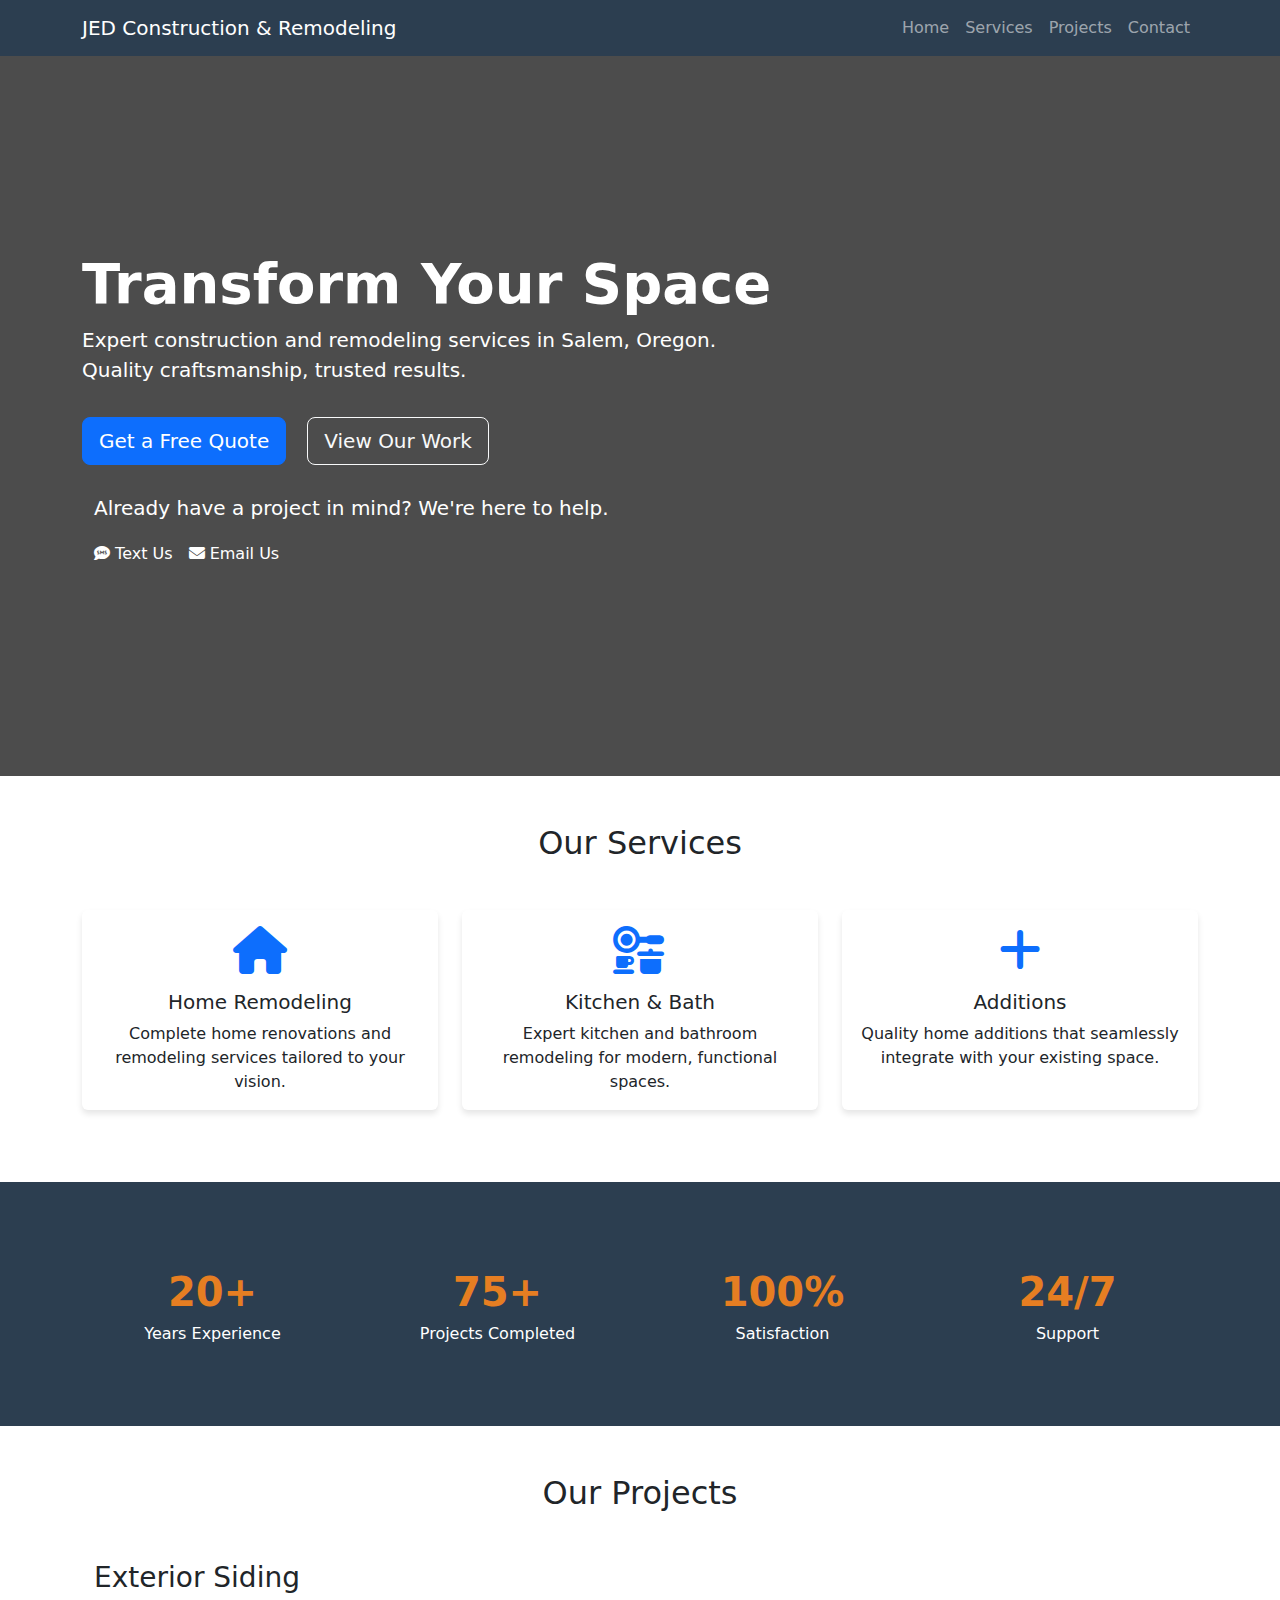
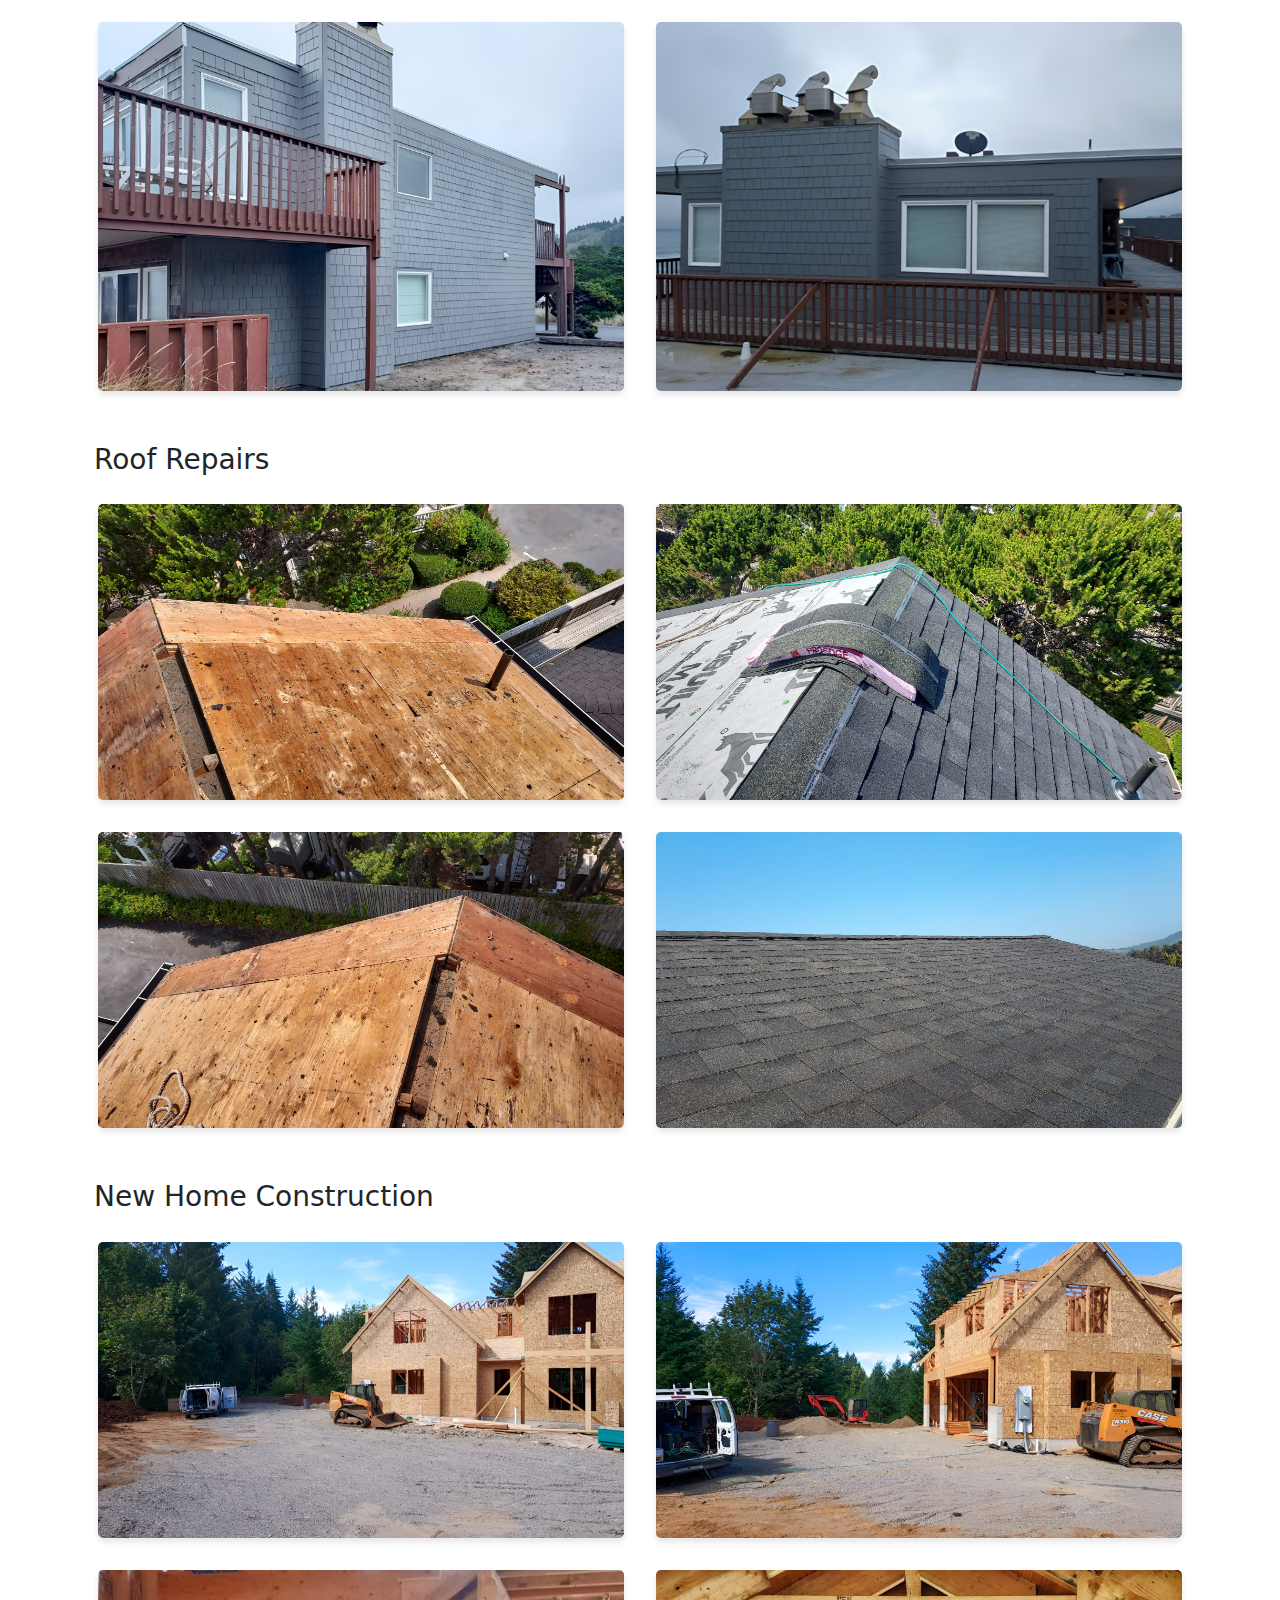
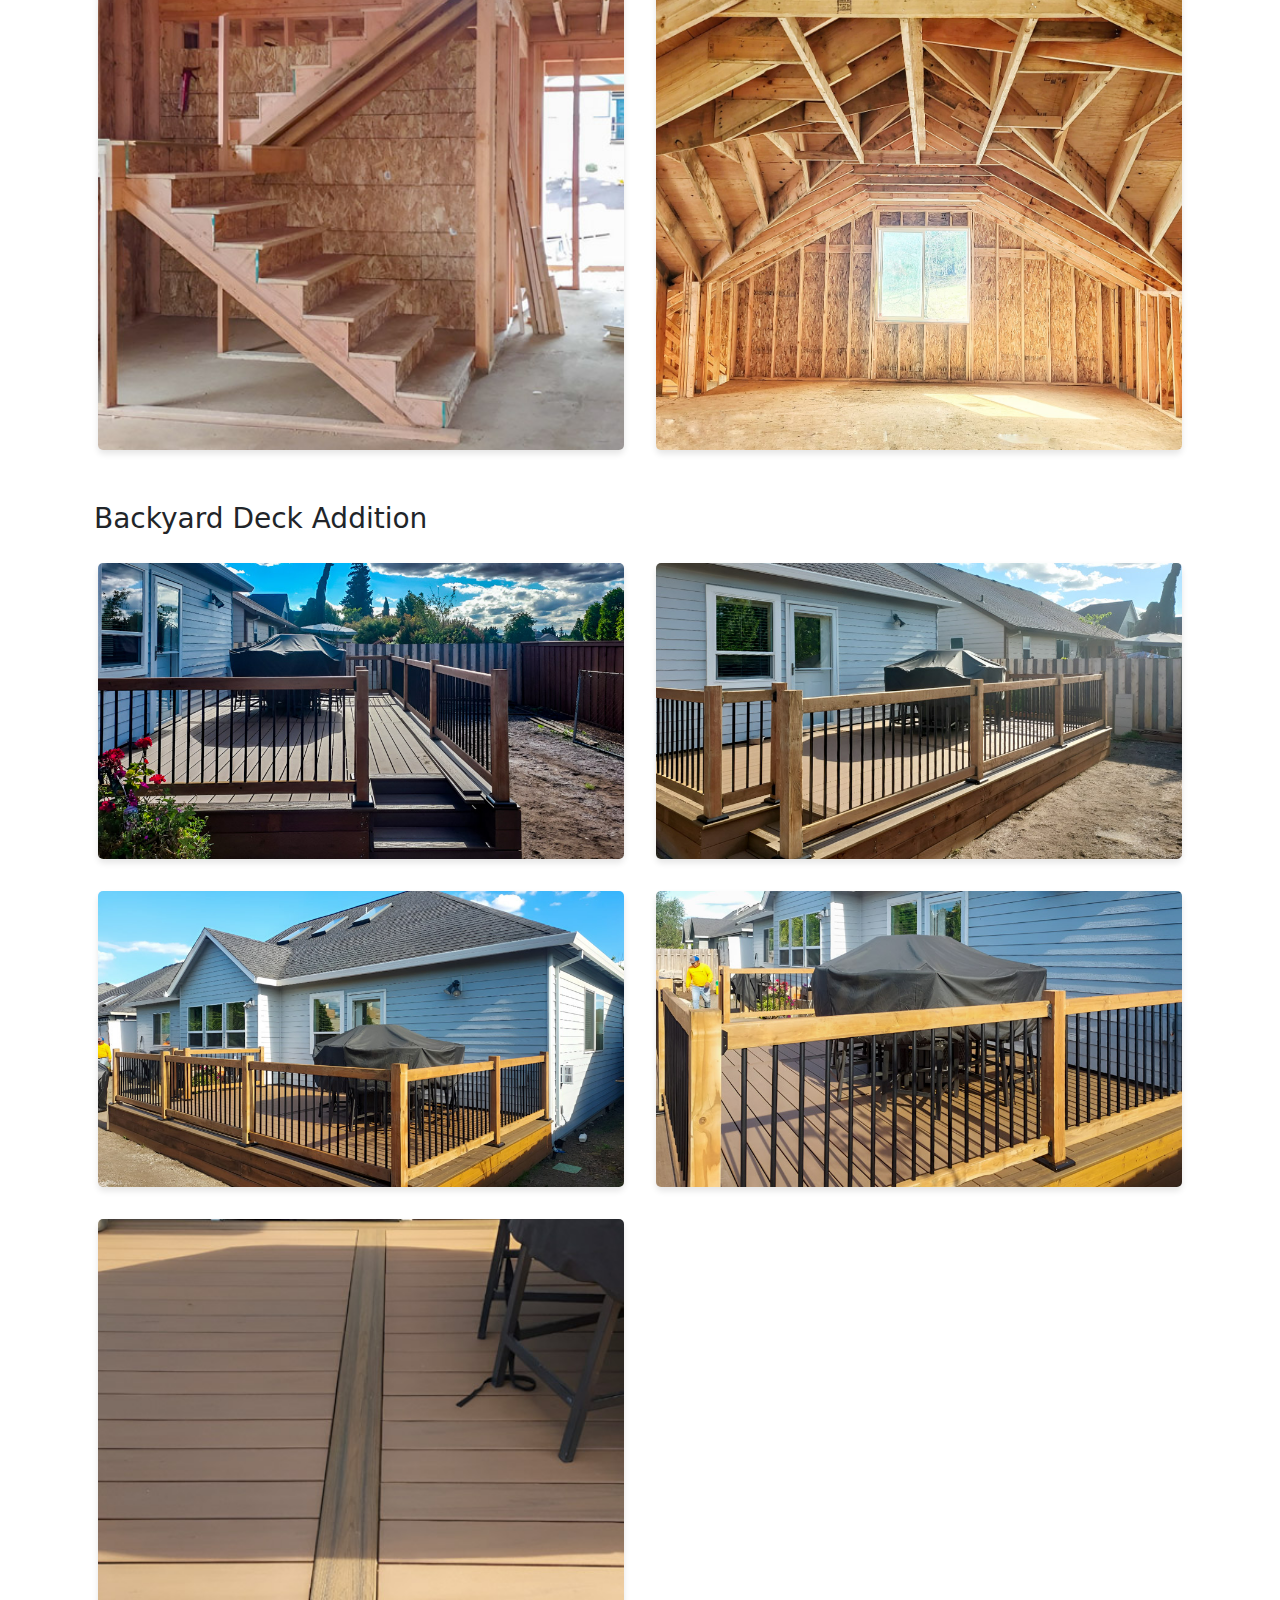
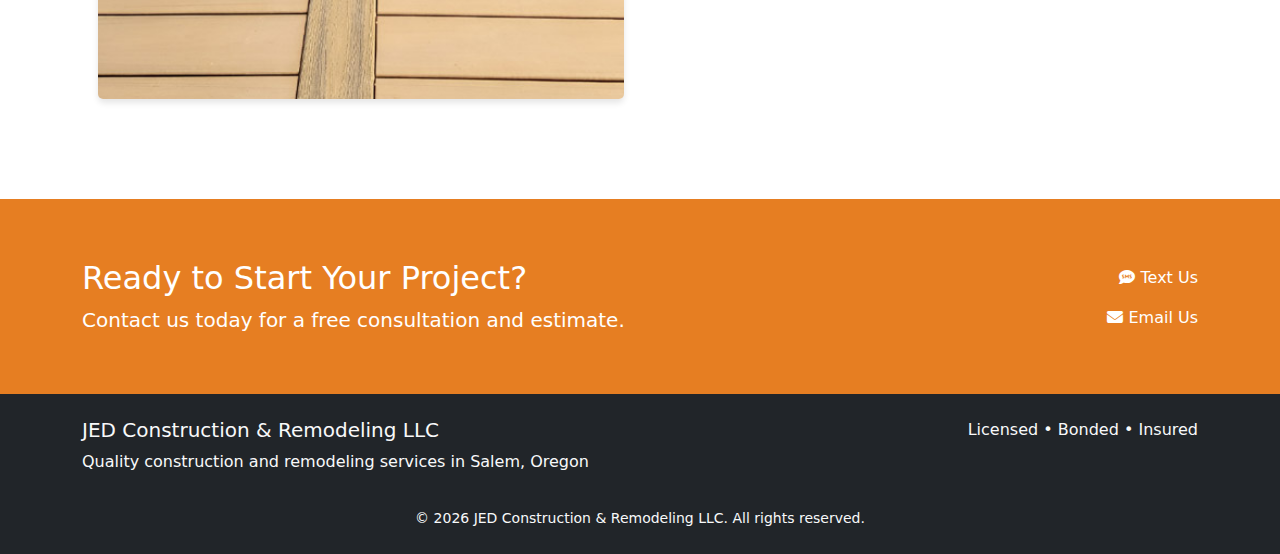
==== commit cb4e855d: "Update index.html" ====
--- a/index.html
+++ b/index.html
@@ -158,7 +158,7 @@
                 
                 <!-- Kitchen Remodel -->
                 <div class="mb-8 bottom-margin">
-                    <h3 class="text-xl mb-4">Exterior Siding Remodel</h3>
+                    <h3 class="text-xl mb-4">Exterior Siding</h3>
                     <div class="grid grid-cols-1 md:grid-cols-3 gap-4 grid-img">
                         <div class="card img">
                             <img src="img/13.jpg" class="w-full h-64 object-cover" alt="Exterior Siding Remodel">
